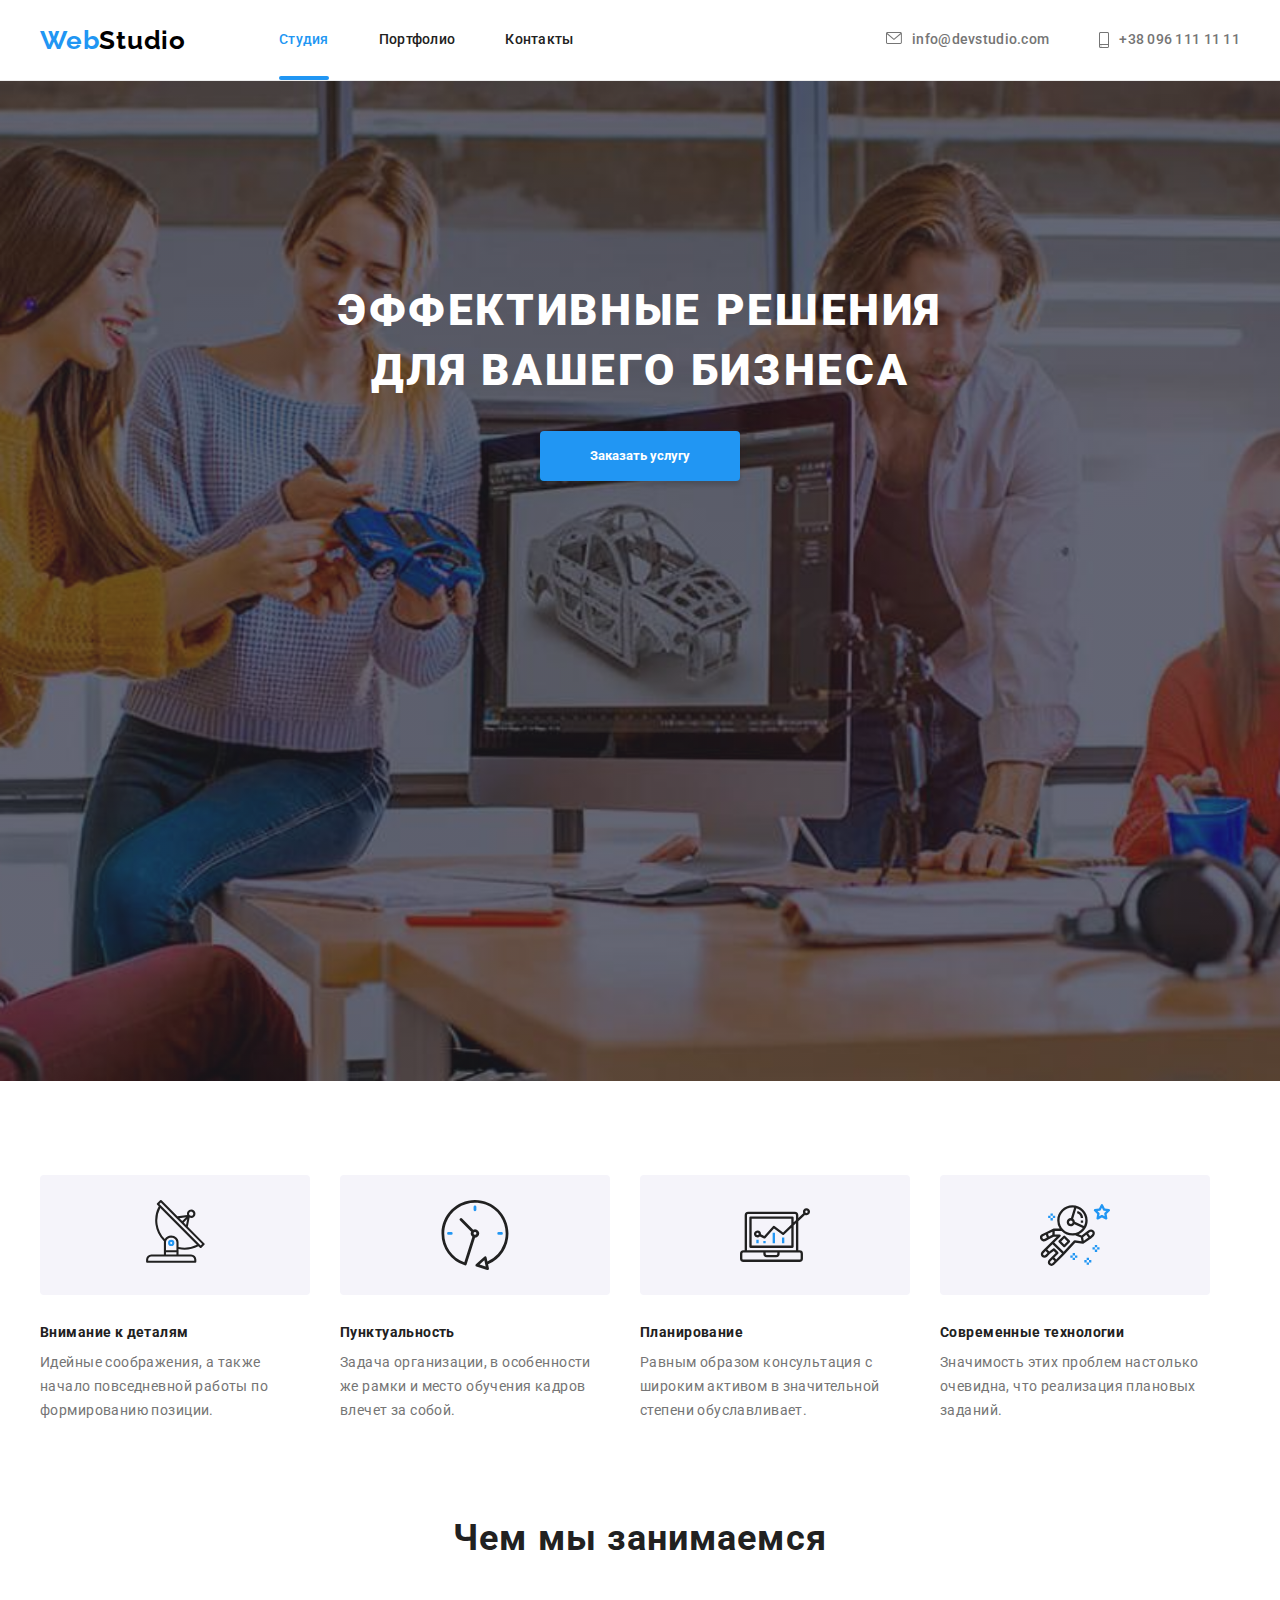
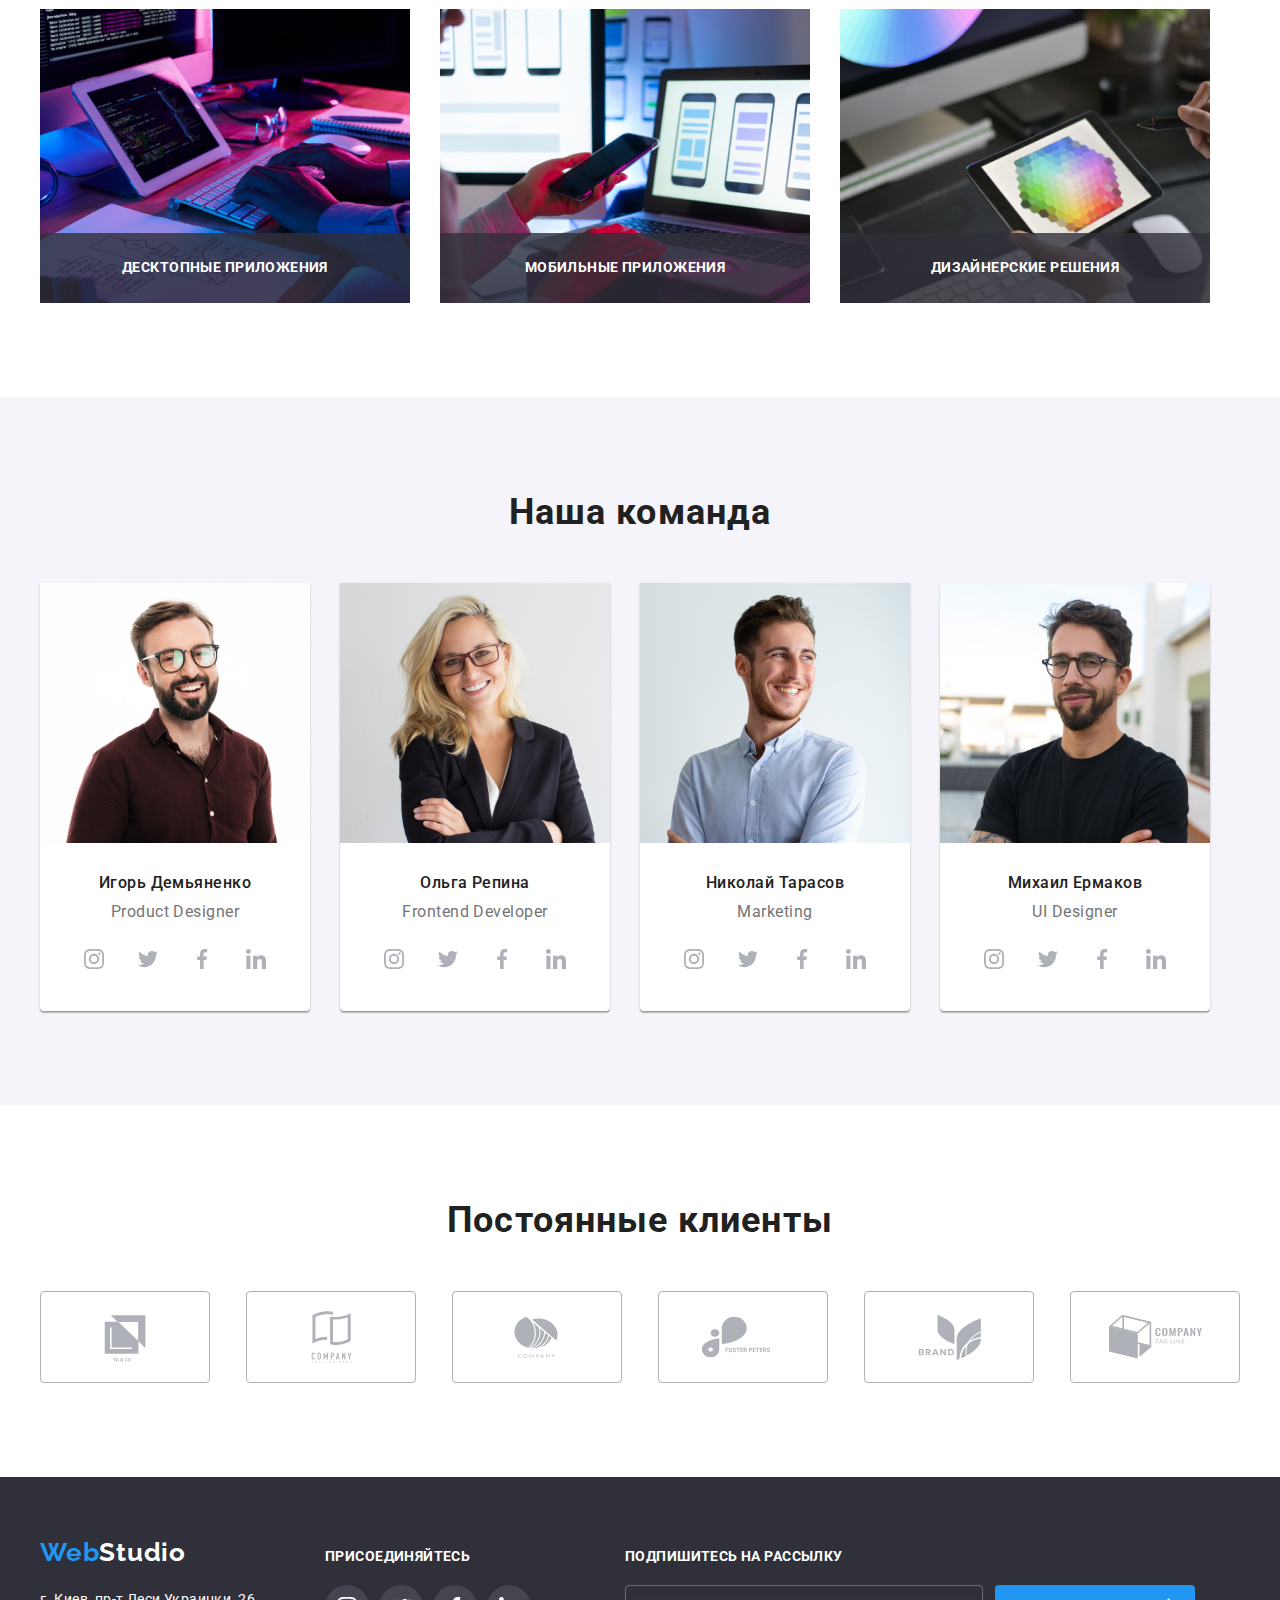
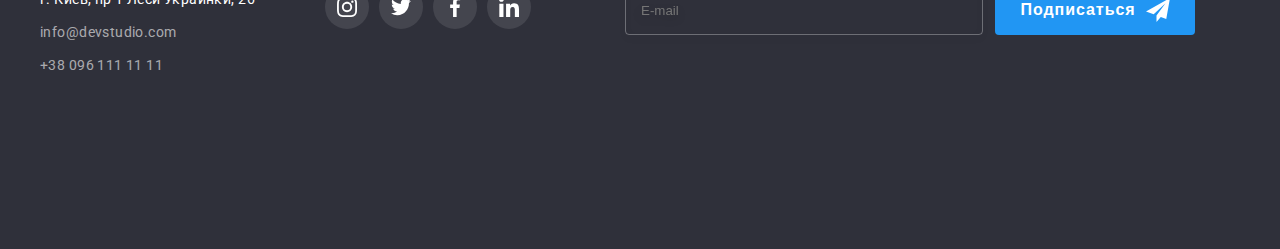
==== index.html @ bccc28ae "Копия с ДЗ 6" ====
<!DOCTYPE html>
<html lang="ru">
<head>
    <meta charset="UTF-8">
    <meta http-equiv="X-UA-Compatible" content="IE=edge">
    <meta name="viewport" content="width=device-width, initial-scale=1.0">
    <title>Document</title>
    <link rel="stylesheet" href="https://cdnjs.cloudflare.com/ajax/libs/modern-normalize/1.1.0/modern-normalize.min.css" integrity="sha512-wpPYUAdjBVSE4KJnH1VR1HeZfpl1ub8YT/NKx4PuQ5NmX2tKuGu6U/JRp5y+Y8XG2tV+wKQpNHVUX03MfMFn9Q==" crossorigin="anonymous" referrerpolicy="no-referrer" />
    <link rel="preconnect" href="https://fonts.googleapis.com">
    <link rel="preconnect" href="https://fonts.gstatic.com" crossorigin>
    <link href="https://fonts.googleapis.com/css2?family=Raleway:wght@700&family=Roboto:wght@400;500;700;900&display=swap" rel="stylesheet">
    <link rel="stylesheet" href="./css/style.css">
</head>
<body>
    <!--content header-->
    <header class="header">
        <div class="container header-div">
            <nav class="header-nav">
                <a href="#" class="logo">
                    <span class="logo-span">Web</span>Studio
                </a>
                <ul class="items list">
                    <li class="items-nav"><a href="" class="list-nav current">Студия</a></li>
                    <li class="items-nav"><a href="./portfolio.html" class="list-nav">Портфолио</a></li>
                    <li class="items-nav"><a href="" class="list-nav">Контакты</a></li>
                </ul>
            </nav>
            <ul class="items list">
                <li class="items-contacts"><a href="mailto:info@devstudio.com" class="list-nav">
                    <svg class="icon-envelope" width="16" height="12">
                        <use href="./images/icons.svg#icon-envelope"></use>
                    </svg>info@devstudio.com</a>
                </li>
                <li class="items-contacts"><a href="tel:+380961111111" class="list-nav">
                    <svg class="icon-smartphone" width="10" height="16">
                        <use href="./images/icons.svg#icon-smartphone"></use>
                    </svg>+38 096 111 11 11</a>
                </li>
            </ul>
        </div>
    </header>
    <!--main content-->
    <main>
        <section>
            <!--content hero-->
            <section class="hero">
                <div class="container">
                    <h1 class="header-hero">Эффективные решения <br> для вашего бизнеса</h1>
                    <button type="button" class="button" data-modal-open>Заказать услугу</button>
                </div>
            </section>
            <!--our peculiarities-->
            <section class="features-section">
                <div class="container">
                    <h2 class="heading visually-hidden">Особенности, за которые нас выберают</h2>
                    <ul class="list features">
                        <li>
                            <div class="div-feature">
                                <svg class="icon-antenna" width="70" height="70">
                                    <use href="./images/icons.svg#icon-antenna"></use>
                                </svg>
                            </div>
                            <h3 class="subtitle">Внимание к деталям</h3>
                            <p class="subtitle-text about">Идейные соображения, а также начало повседневной работы по
                                формированию
                                позиции.</p>
                        </li>
                        <li>
                            <div class="div-feature">
                                <svg class="icon-clock" width="70" height="70">
                                    <use href="./images/icons.svg#icon-clock"></use>
                                </svg>
                            </div>
                            <h3 class="subtitle">Пунктуальность</h3>
                            <p class="subtitle-text about">Задача организации, в особенности же рамки и место обучения кадров
                                влечет за
                                собой.</p>
                        </li>
                        <li>
                            <div class="div-feature">
                                <svg class="icon-diagram" width="70" height="70">
                                    <use href="./images/icons.svg#icon-diagram"></use>
                                </svg>
                            </div>
                            <h3 class="subtitle">Планирование</h3>
                            <p class="subtitle-text about">Равным образом консультация с широким активом в значительной степени
                                обуславливает.</p>
                        </li>
                        <li>
                            <div class="div-feature">
                                <svg class="icon-astronaut" width="70" height="70">
                                    <use href="./images/icons.svg#icon-astronaut"></use>
                                </svg>
                            </div>
                            <h3 class="subtitle">Современные технологии</h3>
                            <p class="subtitle-text about">Значимость этих проблем настолько очевидна, что реализация плановых
                                заданий.
                            </p>
                        </li>
                    </ul>
                </div>
            </section>
            <!--What are we doing?-->
            <section class="granting-section">
                <div class="container">
                    <h2 class="heading">Чем мы занимаемся</h2>
                    <ul class="list granting">
                        <li class="granting-items">
                            <img src="./images/logo1.jpg" alt="writing code" width="370">
                            <p class="granting-items-text">Десктопные приложения</p>
                        </li>
                        <li class="granting-items">
                            <img src="./images/logo2.jpg" alt="work with applications" width="370">
                            <p class="granting-items-text">Мобильные приложения</p>
                        </li>
                        <li class="granting-items">
                            <img src="./images/logo3.jpg" alt="creation of the design" width="370">
                            <p class="granting-items-text">Дизайнерские решения</p>
                        </li>
                    </ul>
                </div>
            </section>
            <!--our team-->
            <section class="command">
                <div class="container">
                    <h2 class="heading">Наша команда</h2>
                    <ul class="list command-list">
                        <li>
                            <img src="./images/team1.jpg" alt="" width="270">
                            <div class="command-div">
                                <h3 class="text">Игорь Демьяненко</h3>
                                <p class="text-pade">Product Designer</p>
                                <ul class="list command-list-svg">
                                    <li><a href="" class="command-anchor">
                                            <svg class="command-svg" weight="20" height="20">
                                                <use href="./images/icons.svg#icon-instagram"></use>
                                            </svg>
                                        </a></li>
                                    <li><a href="" class="command-anchor">
                                            <svg class="command-svg" weight="20" height="20">
                                                <use href="./images/icons.svg#icon-twitter"></use>
                                            </svg>
                                        </a></li>
                                    <li><a href="" class="command-anchor">
                                            <svg class="command-svg" weight="20" height="20">
                                                <use href="./images/icons.svg#icon-facebook"></use>
                                            </svg>
                                        </a></li>
                                    <li><a href="" class="command-anchor">
                                            <svg class="command-svg" weight="20" height="20">
                                                <use href="./images/icons.svg#icon-linkedin"></use>
                                            </svg>
                                        </a></li>
                                </ul>
                            </div>
                        </li>
                        <li>
                            <img src="./images/team2.jpg" alt="" width="270">
                            <div class="command-div">
                                <h3 class="text">Ольга Репина</h3>
                                <p class="text-pade">Frontend Developer</p>
                                <ul class="list command-list-svg">
                                    <li><a href="" class="command-anchor">
                                            <svg class="command-svg" weight="20" height="20">
                                                <use href="./images/icons.svg#icon-instagram"></use>
                                            </svg>
                                        </a></li>
                                    <li><a href="" class="command-anchor">
                                            <svg class="command-svg" weight="20" height="20">
                                                <use href="./images/icons.svg#icon-twitter"></use>
                                            </svg>
                                        </a></li>
                                    <li><a href="" class="command-anchor">
                                            <svg class="command-svg" weight="20" height="20">
                                                <use href="./images/icons.svg#icon-facebook"></use>
                                            </svg>
                                        </a></li>
                                    <li><a href="" class="command-anchor">
                                            <svg class="command-svg" weight="20" height="20">
                                                <use href="./images/icons.svg#icon-linkedin"></use>
                                            </svg>
                                        </a></li>
                                </ul>
                            </div>
                        </li>
                        <li>
                            <img src="./images/team3.jpg" alt="" width="270">
                            <div class="command-div">
                                <h3 class="text">Николай Тарасов</h3>
                                <p class="text-pade">Marketing</p>
                                <ul class="list command-list-svg">
                                    <li><a href="" class="command-anchor">
                                            <svg class="command-svg" weight="20" height="20">
                                                <use href="./images/icons.svg#icon-instagram"></use>
                                            </svg>
                                        </a></li>
                                    <li><a href="" class="command-anchor">
                                            <svg class="command-svg" weight="20" height="20">
                                                <use href="./images/icons.svg#icon-twitter"></use>
                                            </svg>
                                        </a></li>
                                    <li><a href="" class="command-anchor">
                                            <svg class="command-svg" weight="20" height="20">
                                                <use href="./images/icons.svg#icon-facebook"></use>
                                            </svg>
                                        </a></li>
                                    <li><a href="" class="command-anchor">
                                            <svg class="command-svg" weight="20" height="20">
                                                <use href="./images/icons.svg#icon-linkedin"></use>
                                            </svg>
                                        </a></li>
                                </ul>
                            </div>
                        </li>
                        <li>
                            <img src="./images/team4.jpg" alt="" width="270">
                            <div class="command-div">
                                <h3 class="text">Михаил Ермаков</h3>
                                <p class="text-pade">UI Designer</p>
                                <ul class="list command-list-svg">
                                    <li><a href="" class="command-anchor">
                                            <svg class="command-svg" weight="20" height="20">
                                                <use href="./images/icons.svg#icon-instagram"></use>
                                            </svg>
                                        </a></li>
                                    <li><a href="" class="command-anchor">
                                            <svg class="command-svg" weight="20" height="20">
                                                <use href="./images/icons.svg#icon-twitter"></use>
                                            </svg>
                                        </a></li>
                                    <li><a href="" class="command-anchor">
                                            <svg class="command-svg" weight="20" height="20">
                                                <use href="./images/icons.svg#icon-facebook"></use>
                                            </svg>
                                        </a></li>
                                    <li><a href="" class="command-anchor">
                                            <svg class="command-svg" weight="20" height="20">
                                                <use href="./images/icons.svg#icon-linkedin"></use>
                                            </svg>
                                        </a></li>
                                </ul>
                            </div>
                        </li>
                    </ul>
                </div>
            </section>
            <section class="clients-section">
                <div class="container">
                    <h2 class="heading">Постоянные клиенты</h2>
                    <ul class="list clients-list">
                        <li class="items-clients"><a href="" class="anchor-clients">
                                <svg class="icon-group" width="106" height="60">
                                    <use href="./images/icons.svg#icon-group-1"></use>
                                </svg>
                        </a></li>
                        <li class="items-clients"><a href="" class="anchor-clients">
                            <svg class="icon-group" width="106" height="60">
                                <use href="./images/icons.svg#icon-group-2"></use>
                            </svg>
                        </a></li>
                        <li class="items-clients"><a href="" class="anchor-clients">
                            <svg class="icon-group" width="106" height="60">
                                <use href="./images/icons.svg#icon-group-3"></use>
                            </svg>
                        </a></li>
                        <li class="items-clients"><a href="" class="anchor-clients">
                            <svg class="icon-group" width="106" height="60">
                                <use href="./images/icons.svg#icon-group-4"></use>
                            </svg>
                        </a></li>
                        <li class="items-clients"><a href="" class="anchor-clients">
                            <svg class="icon-group" width="106" height="60">
                                <use href="./images/icons.svg#icon-group-5"></use>
                            </svg>
                        </a></li>
                        <li class="items-clients"><a href="" class="anchor-clients">
                            <svg class="icon-group" width="106" height="60">
                                <use href="./images/icons.svg#icon-group-6"></use>
                            </svg>
                        </a></li>
                    </ul>
                </div>
            </section>
        </section>
    </main>
    <footer class="footer">
        <div class="container container-footer">
            <div class="address-div">
                <a href="/" class="footer-logo">
                    <span class="logo-span">Web</span>Studio
                </a>
                <address>
                    <ul class="list about footer-list">
                        <li><a href="" class="list-link-span">г. Киев, пр-т Леси Украинки, 26</a></li>
                        <li><a href="mailto:info@devstudio.com" class="list-link">info@devstudio.com</a></li>
                        <li><a href="tel:+380961111111" class="list-link">+38 096 111 11 11</a></li>
                    </ul>
                </address>
            </div>
            <div class="join-div">
                <h2 class="join-header">присоединяйтесь</h2>
                <ul class="list join-list">
                    <li class="join-items"><a href="" class="join-anchor">
                        <svg class="join-svg" height="20" wight="20">
                            <use href="./images/icons.svg#icon-instagram"></use>
                        </svg>
                    </a></li>
                    <li class="join-items"><a href="" class="join-anchor">
                        <svg class="join-svg" height="20" wight="20">
                            <use href="./images/icons.svg#icon-twitter"></use>
                        </svg>
                    </a></li>
                    <li class="join-items"><a href="" class="join-anchor">
                        <svg class="join-svg" height="20" wight="20">
                            <use href="./images/icons.svg#icon-facebook"></use>
                        </svg>
                    </a></li>
                    <li class="join-items"><a href="" class="join-anchor">
                        <svg class="join-svg" height="20" wight="20">
                            <use href="./images/icons.svg#icon-linkedin"></use>
                        </svg>
                    </a></li>
                </ul>
            </div>
            <!-- Форма подписки -->
            <form class="form-subscription">
                <div class="form-main">
                    <label for="mail" class="label-subscription">Подпишитесь на рассылку</label>
                    <input type="email" class="input-subscription" name="mail" id="mail" placeholder="E-mail">
                </div>
                <button type="submit" class="button-subscription">
                    Подписаться
                    <svg class="button-subscription-svg" width="24" height="24">
                        <use href="./images/icons.svg#icon-telegram"></use>
                    </svg>
                </button>
            </form>
        </div>
    </footer>
    <!-- Модалка -->
    <div class="backdrop is-hidden" data-modal>
        <div class="modal">
            <!-- Форма модалки -->
            <form class="modal-form">
                <p>Оставьте свои данные, мы вам перезвоним</p>
                <div class="modal-form-name">
                    <label for="name" class="modal-label">Имя</label>
                    <div class="div-input">
                        <input type="text" class="modal-input" name="username" id="name" placeholder=" ">
                        <svg class="form-name-svg" width="18" height="18">
                            <use href="./images/icons.svg#icon-name"></use>
                        </svg>
                    </div>
                </div>
                <div class="modal-form-name">
                    <label for="phone" class="modal-label">Телефон</label>
                    <div class="div-input">
                        <input type="tel" class="modal-input" name="phone" id="phone" placeholder=" ">
                        <svg class="form-name-svg" width="18" height="18">
                            <use href="./images/icons.svg#icon-tel"></use>
                        </svg>
                    </div>
                </div>
                <div class="modal-form-name">
                    <label for="email" class="modal-label">Почта</label>
                    <div class="div-input">
                        <input type="email" class="modal-input" name="mail" id="email" placeholder=" ">
                        <svg class="form-name-svg" width="18" height="18">
                            <use href="./images/icons.svg#icon-mail"></use>
                        </svg>
                    </div>
                </div>
                <div class="modal-form-name">
                    <label for="comment" class="modal-label">Комментарий</label>
                    <textarea class="modal-textarea" name="comment" id="comment" cols="" rows="7" placeholder="Введите текст"></textarea>
                </div>
                <div class="div-checkbox">
                    <label class="modal-consent">
                        <input type="checkbox" class="visually-hidden form-checkbox" name="consent" id="consent">
                        <svg class="form-check-mark" width="16" height="15">
                            <use href="./images/icons.svg#icon-check-mark"></use>
                        </svg>
                        Соглашаюсь с рассылкой и принимаю <a href="" class="modal-consent-text">Условия договора</a> 
                    </label>
                </div>
                <button type="submit" class="modal-form-button">
                    Отправить
                </button>
            </form>
            <button type="button" class="button-close" data-modal-close>
                <svg class="button-close-svg" width="18" height="18">
                    <use href="./images/icons.svg#icon-close-button"></use>
                </svg>
            </button>
        </div>
    </div>
    <script src="./js/modal.js"></script>
</body>
</html>
---- css/style.css ----
/* основной цвет текста #212121 */
/* второй цвет #757575 */
/* logo #2196F3 */

:root {
  --main-text-color: #212121;
  --secondary-text-color: #757575;
  --intermediate-color: #2f303a;
  --accent-text-color: #2196f3;
  --button-color: #ffffff;
  --svg-color: #afb1b8;
  --footer-color: #ffffff;
  --overlay-background: rgba(33, 150, 243, 0.9);
  --time-animation: 250ms;
  --time-distribution-function: cubic-bezier(0.4, 0, 0.2, 1);
}

body {
  margin: 0;
  color: var(--main-text-color);
  font-family: roboto, sans-serif;
}

h1,
h2,
h3,
h4,
p,
ul {
  margin-top: 0;
  margin-bottom: 0;
  padding: 0;
}

img {
  display: block;
  max-width: 100%;
  height: auto;
}

.list {
  list-style: none;
}

.container {
  width: 1200px;
  margin: 0 auto;
  padding: 0 15px;
  /* outline: 2px solid tomato; */
}

/* Оформение шапки */

.header {
  border-bottom: 1px solid #ececec;
}

.header-div,
.header-nav {
  display: flex;
  align-items: center;
}

.logo {
  margin-right: 93px;
  color: #000000;
  font-family: Raleway;
  font-weight: 700;
  font-size: 26px;
  line-height: 1.19;
  letter-spacing: 0.03em;
  text-decoration: none;
}
.logo .logo-span {
  color: var(--accent-text-color);
}

.items {
  display: flex;
  font-weight: 500;
  font-size: 14px;
  line-height: 1.14;
  letter-spacing: 0.02em;
}

.items .items-nav:not(:first-child) {
  margin-left: 50px;
}

.header-div .items {
  margin-left: auto;
}

.items-contacts:not(:first-child) {
  margin-left: 50px;
}

.items-nav .list-nav {
  color: inherit;
  text-decoration: none;
  padding-top: 32px;
  padding-bottom: 32px;
}

.items-contacts .list-nav {
  display: flex;
  padding-top: 32px;
  padding-bottom: 32px;
  color: var(--secondary-text-color);
  text-decoration: none;
  font-style: normal;
  text-align: center;
}

.icon-envelope {
  fill: currentColor;
  margin-right: 10px;
}

.icon-smartphone {
  fill: currentColor;
  margin-right: 10px;
}

.list-nav {
  transition: color var(--time-animation) var(--time-distribution-function);
}

.list-nav:hover,
.list-nav:focus {
  color: var(--accent-text-color);
}

.items .list-nav.current {
  color: var(--accent-text-color);
  position: relative;
}

.items .list-nav.current::after {
  content: "";
  position: absolute;
  bottom: 0;
  margin-bottom: -1px;
  border-radius: 2px;
  display: block;
  width: 100%;
  height: 4px;
  background-color: var(--accent-text-color);
}

/* Main */
/* Герой */

.button {
  border-radius: 4px;
  padding: 10px 32px;
  min-width: 200px;
  font-weight: 700;
  border: 0;
  height: 50px;
  color: var(--button-color);
  background-color: var(--accent-text-color);
  cursor: pointer;
  font-family: inherit;
  box-shadow: 0px 4px 4px rgba(0, 0, 0, 0.15);
  transition: box-shadow var(--time-animation) var(--time-distribution-function);
}

.button:hover,
.button:focus {
  box-shadow: inset 0px 6px 6px rgba(0, 0, 0, 0.15);
}

.hero {
  max-width: 1600px;
  min-height: 600px;
  margin: 0 auto;
  padding: 200px 0;
  text-align: center;
  background-color: var(--intermediate-color);
  background-image: linear-gradient(
      to right,
      rgba(47, 48, 58, 0.4),
      rgba(47, 48, 58, 0.4)
    ),
    url(../images/hero.jpg);
  background-repeat: no-repeat;
  background-position: center;
  background-size: cover;
}

.header-hero {
  margin-bottom: 30px;
  color: var(--button-color);
  font-weight: 900;
  font-size: 44px;
  line-height: 1.36;
  letter-spacing: 0.06em;
  text-transform: uppercase;
}

/* Заголовки Н2 */
.heading {
  margin-bottom: 50px;
  font-weight: 700;
  font-size: 36px;
  line-height: 1.17;
  text-align: center;
  letter-spacing: 0.03em;
}

/* Особенности */

.visually-hidden {
  position: absolute;
  white-space: nowrap;
  width: 1px;
  height: 1px;
  overflow: hidden;
  border: 0;
  padding: 0;
  clip: rect(0 0 0 0);
  clip-path: inset(50%);
  margin: -1px;
}

.features-section {
  padding: 94px 0;
}

.features {
  padding-left: 0;
  display: flex;
}

.features li:not(:first-child) {
  margin-left: 30px;
}

.subtitle {
  margin-bottom: 10px;
  font-weight: 700;
  font-size: 14px;
  line-height: 1.14;
  letter-spacing: 0.03em;
}

.subtitle-text {
  width: 270px;
  color: var(--secondary-text-color);
}

.about {
  font-weight: 400;
  font-size: 14px;
  line-height: 1.71;
  letter-spacing: 0.03em;
}

.div-feature {
  display: flex;
  width: 270px;
  height: 120px;
  margin-bottom: 30px;
  background-color: #f5f4fa;
  border-radius: 4px;
  /* padding: 25px 100px; */
  justify-content: center;
  align-items: center;
}

/* Чем мы занимаемся */

.granting-section {
  padding-bottom: 94px;
}

.granting {
  display: flex;
  padding-left: 0;
}

.granting li:not(:first-child) {
  margin-left: 30px;
}

.granting-items {
  position: relative;
}

.granting-items-text {
  position: absolute;
  display: flex;
  width: 100%;
  height: 70px;
  bottom: 0;
  background-color: rgba(47, 48, 58, 0.8);
  color: #ffffff;
  font-size: 14px;
  line-height: 1.14;
  font-weight: 700;
  justify-content: center;
  align-items: center;
  letter-spacing: 0.03em;
  text-transform: uppercase;
}

/* Наша команда */

.command {
  background-color: #f5f4fa;
  padding: 94px 0;
}

.command-list {
  display: flex;
  padding-left: 0;
}

.command-list > li {
  box-shadow: 0px 1px 3px rgba(0, 0, 0, 0.12), 0px 1px 1px rgba(0, 0, 0, 0.14),
    0px 2px 1px rgba(0, 0, 0, 0.2);
  border-radius: 0px 0px 4px 4px;
  background-color: var(--button-color);
}

.command-list > li:not(:first-child) {
  margin-left: 30px;
}

.text {
  margin-bottom: 10px;
  font-weight: 500;
}

.text-pade {
  margin-bottom: 16px;
  font-weight: 400;
  color: var(--secondary-text-color);
}

.text,
.text-pade {
  font-size: 16px;
  line-height: 1.19;
  text-align: center;
  letter-spacing: 0.03em;
}

.command-div {
  padding: 30px 32px;
}

.command-list-svg {
  display: flex;
  justify-content: space-between;
}

.command-anchor {
  display: flex;
  height: 44px;
  width: 44px;
  align-items: center;
  color: var(--svg-color);
  border-radius: 50%;
  transition: color var(--time-animation) var(--time-distribution-function),
    background-color var(--time-animation) var(--time-distribution-function);
}

.command-anchor:hover,
.command-anchor:focus {
  color: #ffffff;
  background-color: var(--accent-text-color);
}

.command-svg {
  fill: currentColor;
}

/* Clients */

.clients-section {
  padding-top: 94px;
  padding-bottom: 94px;
}

.clients-list {
  display: flex;
}

.items-clients {
  color: var(--svg-color);
}

.items-clients:not(:last-child) {
  flex-basis: calc(100% * 6 - 30px);
}

.anchor-clients {
  display: block;
  width: 170px;
  height: 92px;
  border: 1px solid #afb1b8;
  box-sizing: border-box;
  border-radius: 4px;
  padding: 16px 32px;
  color: inherit;
  transition: color var(--time-animation) var(--time-distribution-function),
    border var(--time-animation) var(--time-distribution-function);
}

.anchor-clients:hover,
.anchor-clients:focus {
  color: var(--accent-text-color);
  border: 1px solid var(--accent-text-color);
}

.icon-group {
  fill: currentColor;
}

/* Footer */

.footer {
  padding: 60px 0;
  background-color: var(--intermediate-color);
  height: 252px;
}

.footer-logo {
  display: inline-block;
  margin-bottom: 20px;
  color: var(--button-color);
  font-family: Raleway;
  font-weight: 700;
  font-size: 26px;
  line-height: 1.19;
  letter-spacing: 0.03em;
  text-decoration: none;
}
.footer-logo .logo-span {
  color: var(--accent-text-color);
}

.footer-list {
  padding-left: 0;
}

.footer-list li {
  margin-bottom: 9px;
}

.footer-list li:last-child {
  margin-bottom: 0;
}

.list-link-span {
  color: var(--button-color);
  text-decoration: none;
}

.list-link {
  color: rgb(255, 255, 255, 0.6);
  text-decoration: none;
}

.list-link-span,
.list-link {
  font-style: normal;
  font-weight: 400;
  font-size: 14px;
  line-height: 1.71;
  letter-spacing: 0.03em;
  transition: color var(--time-animation) var(--time-distribution-function);
}

.list-link-span:hover,
.list-link-span:focus,
.list-link:hover,
.list-link:focus {
  color: var(--accent-text-color);
}

.container-footer {
  display: flex;
  align-items: baseline;
}

.join-div {
  max-width: 206px;
  margin-left: 70px;
  /* flex-basis: calc(100% / 4 - 10px); */
}

.join-header {
  color: var(--footer-color);
  font-weight: 700;
  font-size: 14px;
  line-height: 1.14;
  letter-spacing: 0.03em;
  text-transform: uppercase;
  margin-bottom: 20px;
}

.join-items > .join-anchor {
  width: 44px;
  height: 44px;
  background-color: rgb(255, 255, 255, 0.1);
}

.join-list {
  display: flex;
  /* justify-content: space-between; */
}

.join-items:not(:last-child) {
  margin-right: 10px;
}

.join-anchor {
  display: flex;
  align-items: center;
  border-radius: 50%;
  color: #ffffff;
  transition: background-color var(--time-animation)
    var(--time-distribution-function);
}

.join-anchor:hover,
.join-anchor:focus {
  background-color: var(--accent-text-color);
}

.join-svg {
  fill: currentColor;
}

/* Форма подписки */

.form-subscription {
  display: flex;
  margin-left: 94px;
  align-items: flex-end;
}

.form-main {
  display: flex;
  flex-direction: column;
}

.label-subscription {
  color: #ffffff;
  font-weight: 700;
  font-size: 14px;
  line-height: 1.14;
  letter-spacing: 0.03em;
  text-transform: uppercase;
  margin-bottom: 20px;
}

.input-subscription {
  width: 358px;
  height: 50px;
  background-color: transparent;
  border: 1px solid rgba(255, 255, 255, 0.3);
  box-sizing: border-box;
  filter: drop-shadow(0px 4px 4px rgba(0, 0, 0, 0.15));
  border-radius: 4px;
  padding: 15px;
  color: var(--footer-color);
}

.button-subscription {
  width: 200px;
  height: 50px;
  border: none;
  border-radius: 4px;
  background-color: var(--accent-text-color);
  color: #ffffff;
  margin-left: 12px;
  cursor: pointer;
  font-weight: 700;
  font-size: 16px;
  line-height: 1.87;
  display: flex;
  align-items: center;
  justify-content: center;
  letter-spacing: 0.06em;
  transition: box-shadow var(--time-animation) var(--time-distribution-function);
}

.button-subscription:hover,
.button-subscription:focus {
  box-shadow: inset 2px 6px 6px rgba(0, 0, 0, 0.15);
}

.button-subscription-svg {
  background-size: contain;
  margin-left: 10px;
  fill: currentColor;
}

/* Портфолио */

.section-portfolio {
  padding: 94px 0;
}

.list-buttons {
  display: flex;
  padding-left: 0;
  margin-bottom: 50px;
  justify-content: center;
  font-weight: 500;
  font-size: 16px;
  line-height: 1.62;
  text-align: center;
  letter-spacing: 0.03em;
  list-style: none;
}

.list-buttons li:not(:first-child) {
  margin-left: 8px;
}

.button-portfolio {
  padding: 6px 22px;
  border: 0;
  border-radius: 4px;
  transition: color var(--time-animation) var(--time-distribution-function),
    background-color var(--time-animation) var(--time-distribution-function),
    box-shadow var(--time-animation) var(--time-distribution-function);
}

.button-portfolio:hover,
.button-portfolio:focus {
  color: var(--button-color);
  background-color: var(--accent-text-color);
  cursor: pointer;
  box-shadow: 0px 3px 1px rgba(0, 0, 0, 0.1), 0px 1px 2px rgba(0, 0, 0, 0.08),
    0px 2px 2px rgba(0, 0, 0, 0.12);
}

.list-portfolio {
  display: flex;
  padding-left: 0;
  flex-wrap: wrap;
  list-style: none;
  text-decoration: none;
}

.list-portfolio li {
  width: 370px;
  margin-right: 30px;
  margin-bottom: 30px;
  border: 1px solid #eeeeee;
}

.list-portfolio li:nth-child(3n) {
  margin-right: 0;
}

.list-portfolio li:nth-last-child(-n + 3) {
  margin-bottom: 0;
}

.description {
  padding: 20px 24px;
}

.list-item {
  color: var(--main-text-color);
  font-weight: 700;
  font-size: 18px;
  line-height: 2;
  letter-spacing: 0.06em;
}

.list-page {
  color: var(--secondary-text-color);
  font-weight: 400;
  font-size: 16px;
  line-height: 1.87;
  letter-spacing: 0.03em;
}

.link-portfolio {
  display: block;
  text-decoration: none;
  transition: box-shadow var(--time-animation) var(--time-distribution-function);
}

.link-portfolio:hover,
.link-portfolio:focus {
  box-shadow: 0px 1px 1px rgba(0, 0, 0, 0.12), 0px 4px 4px rgba(0, 0, 0, 0.06),
    1px 4px 6px rgba(0, 0, 0, 0.16);
}

.link-portfolio-div {
  position: relative;
  overflow: hidden;
}

.overlay-div-text {
  position: absolute;
  background-color: var(--overlay-background);
  top: 0;
  width: 100%;
  height: 100%;
  opacity: 0;
  transform: translateY(100%);
  transition: transform var(--time-animation) var(--time-distribution-function);
}

.link-portfolio:hover .overlay-div-text,
.link-portfolio:focus .overlay-div-text {
  transform: translateY(0);
  opacity: 1;
}

.overlay-text {
  position: absolute;
  top: 50%;
  left: 50%;
  transform: translate(-50%, -50%);
  width: 322px;
  height: 168px;
  font-weight: 400;
  font-size: 18px;
  line-height: 1.56;
  letter-spacing: 0.03em;
  color: #ffffff;
}

/* Модалка */

.backdrop {
  position: fixed;
  top: 0;
  left: 0;
  width: 100%;
  height: 100%;
  background-color: rgba(0, 0, 0, 0.2);
  opacity: 1;
  transition: opacity var(--time-animation) var(--time-distribution-function);
}

.backdrop.is-hidden {
  visibility: visible;
  opacity: 0;
  pointer-events: none;
}

.backdrop.is-hidden .modal {
  transform: translate(-50%, -50%) scale(1.25);
}

.modal {
  position: absolute;
  top: 50%;
  left: 50%;
  transform: translate(-50%, -50%) scale(1);
  min-width: 528px;
  min-height: 581px;
  border-radius: 4px;
  display: flex;
  justify-content: center;
  padding: 40px;
  background-color: #fff;
  transition: transform var(--time-animation) var(--time-distribution-function);
}

.button-close {
  position: absolute;
  top: 8px;
  right: 8px;
  width: 30px;
  height: 30px;
  display: flex;
  justify-content: center;
  align-items: center;
  background-color: inherit;
  border: 1px solid rgba(0, 0, 0, 0.1);
  border-radius: 50%;
  color: #000000;
  cursor: pointer;
  transition: color var(--time-animation) var(--time-distribution-function);
}

.button-close-svg {
  fill: currentColor;
}

.button-close:hover,
.button-close:focus {
  color: var(--accent-text-color);
}

/* Форма модалки */

.modal-form {
  display: flex;
  flex-direction: column;
  align-items: center;
}

.modal-form > p {
  font-weight: 700;
  font-size: 20px;
  line-height: 1.15;
  text-align: center;
  letter-spacing: 0.03em;
  margin-bottom: 12px;
}

.modal-form-name {
  display: flex;
  flex-direction: column;
  justify-content: center;
  margin-bottom: 10px;
  width: 100%;
}

.modal-label {
  color: var(--secondary-text-color);
  font-weight: 400;
  font-size: 12px;
  line-height: 1.16;
  letter-spacing: 0.01em;
  margin-bottom: 4px;
}

.div-input {
  position: relative;
}

.modal-input {
  width: 448px;
  height: 40px;
  border: 1px solid rgba(33, 33, 33, 0.2);
  box-sizing: border-box;
  font-weight: 400;
  font-size: 12px;
  line-height: 1.66;
  letter-spacing: 0.01em;
  border-radius: 4px;
  padding-left: 42px;
  transition: border var(--time-animation) var(--time-distribution-function);
}

.modal-input:hover,
.modal-input:focus {
  border: 1px solid #2196f3;
  outline: none;
}

.form-name-svg {
  position: absolute;
  top: 50%;
  left: 12px;
  transform: translateY(-50%);
  fill: currentColor;
  transition: fill var(--time-animation) var(--time-distribution-function);
}

.modal-input:hover + .form-name-svg,
.modal-input:focus + .form-name-svg {
  fill: #2196f3;
}

.modal-textarea {
  border: 1px solid rgba(33, 33, 33, 0.2);
  box-sizing: border-box;
  border-radius: 4px;
  font-weight: 400;
  font-size: 12px;
  line-height: 1.66;
  letter-spacing: 0.01em;
  padding: 12px 16px;
  resize: none;
  width: 100%;
  transition: border var(--time-animation) var(--time-distribution-function);
}

.modal-textarea:hover,
.modal-textarea:focus {
  border: 1px solid #2196f3;
  outline: none;
}

.div-checkbox {
  margin-top: 20px;
  margin-bottom: 30px;
}

.form-check-mark {
  fill: #ffffff;
  border: 2px solid var(--main-text-color);
  border-radius: 2px;
  margin-right: 8px;
  transition: background-color var(--time-animation)
      var(--time-distribution-function),
    border var(--time-animation) var(--time-distribution-function);
}

.form-checkbox:checked + .form-check-mark {
  background-color: var(--accent-text-color);
  border: transparent;
  background-origin: border-box;
}

.modal-consent-text {
  color: var(--accent-text-color);
  margin-left: 4px;
  transition: color var(--time-animation) var(--time-distribution-function);
}

.modal-consent-text:hover,
.modal-consent-text:focus {
  color: #0f5a97;
}

.modal-consent {
  font-weight: normal;
  font-size: 14px;
  line-height: 1.71;
  letter-spacing: 0.03em;
  color: var(--secondary-text-color);
  display: flex;
  align-items: center;
}

.modal-form-button {
  width: 200px;
  height: 50px;
  border: none;
  border-radius: 4px;
  background-color: var(--accent-text-color);
  color: #ffffff;
  margin-left: 12px;
  cursor: pointer;
  font-weight: 700;
  font-size: 16px;
  line-height: 1.87;
  letter-spacing: 0.06em;
  transition: background-color var(--time-animation)
    var(--time-distribution-function);
}

.modal-form-button:hover,
.modal-form-button:focus {
  background-color: #188ce8;
}
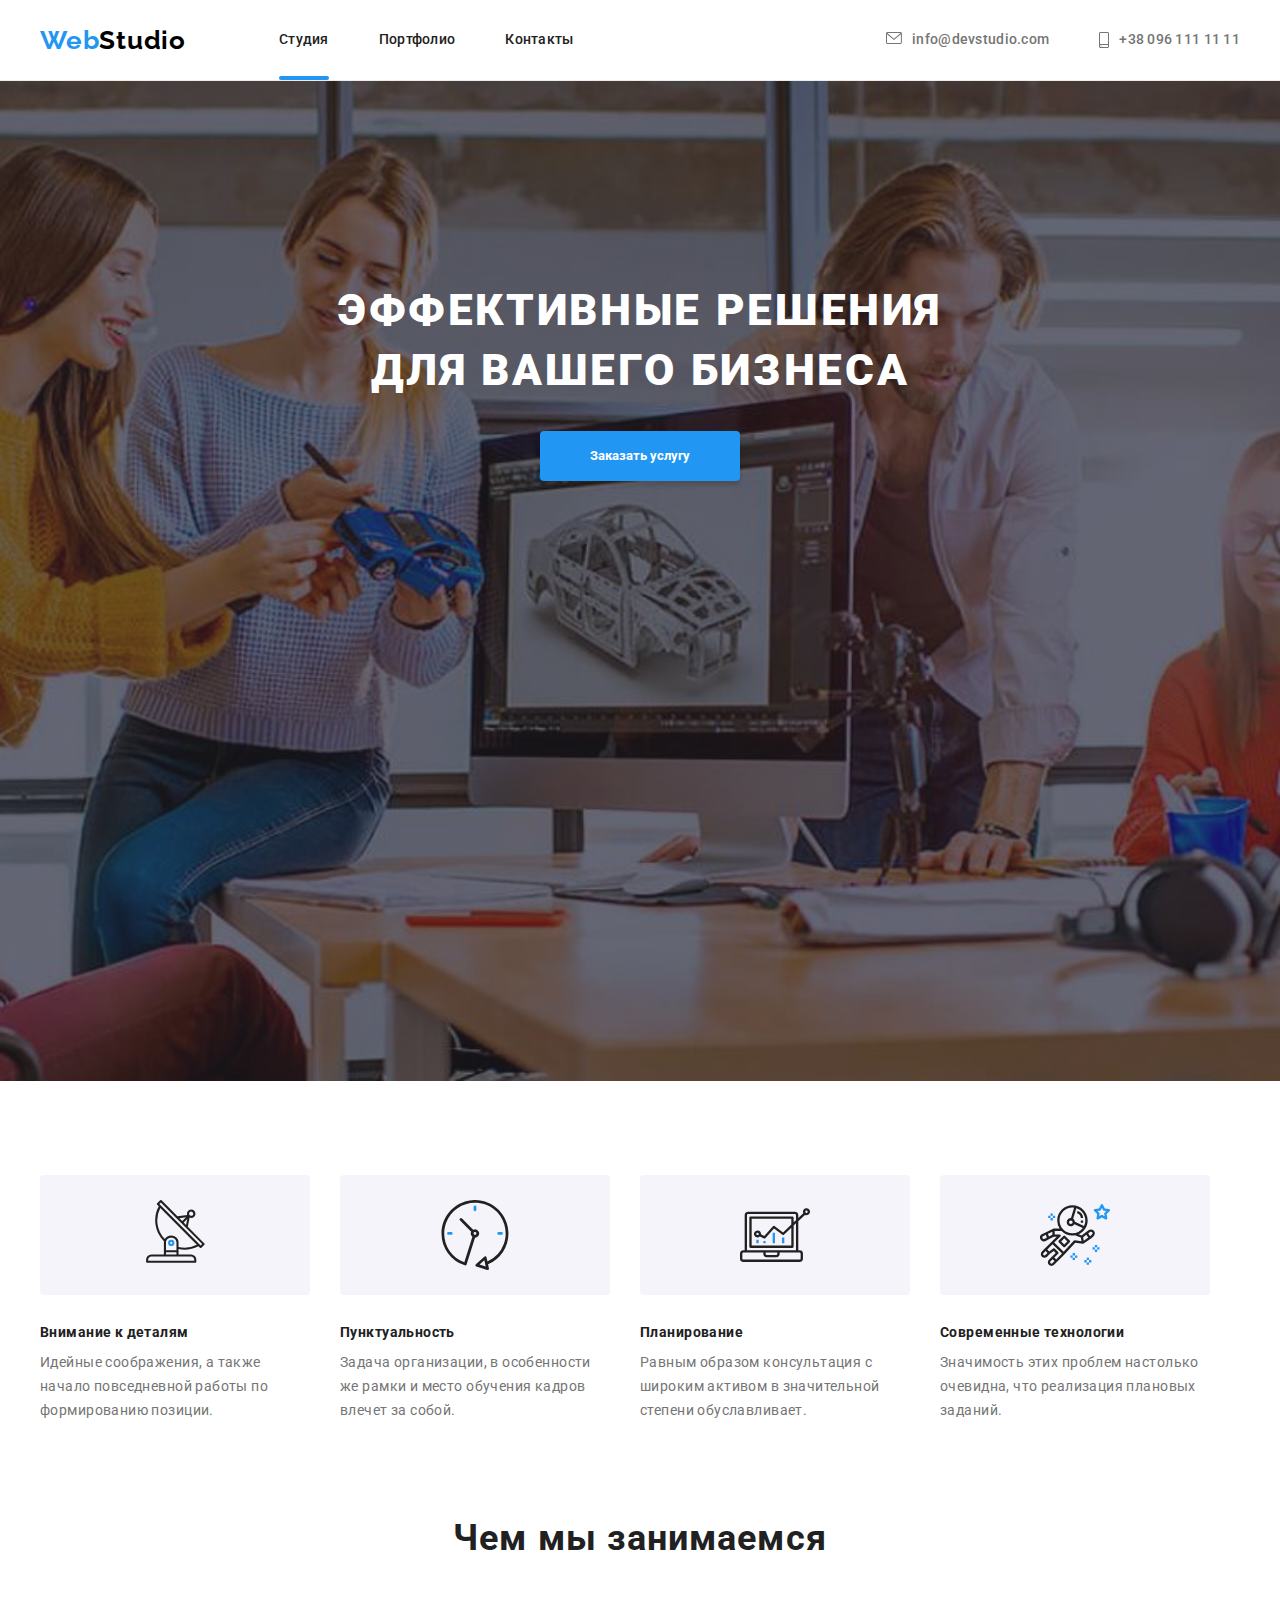
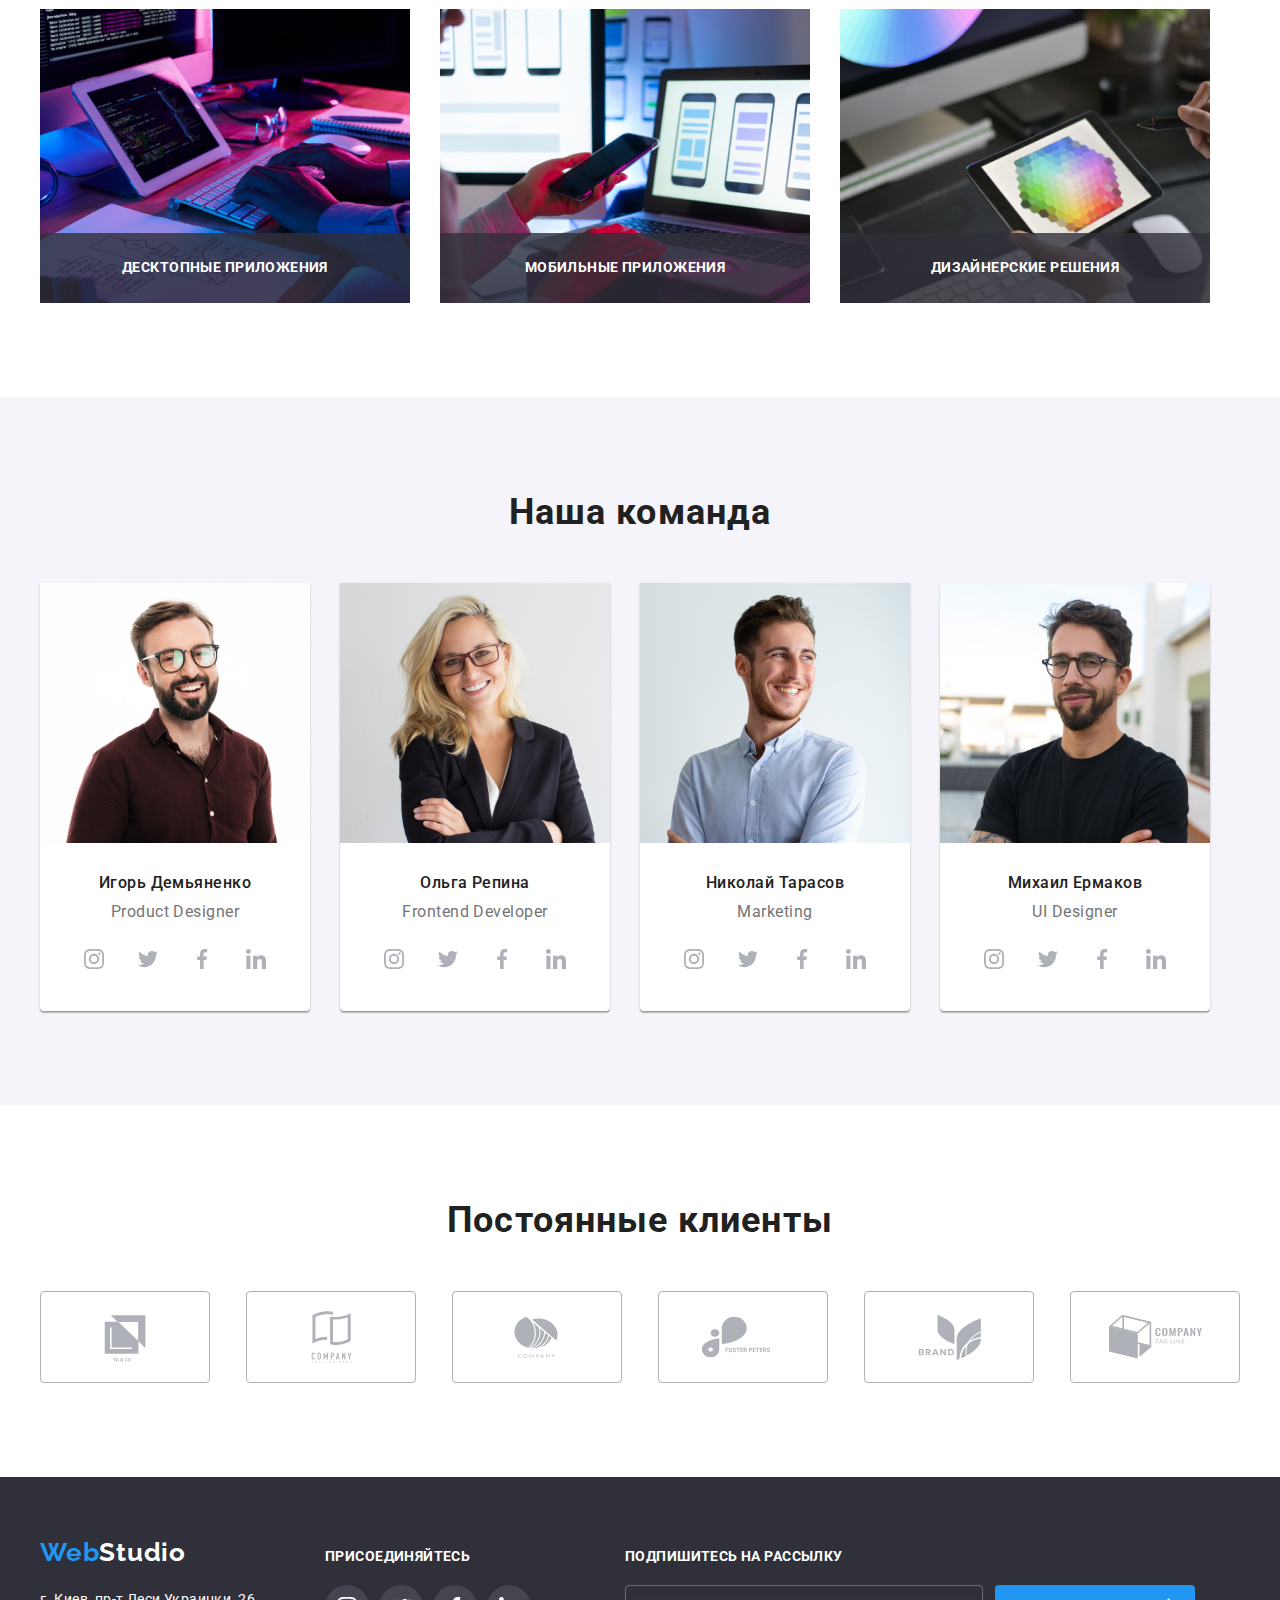
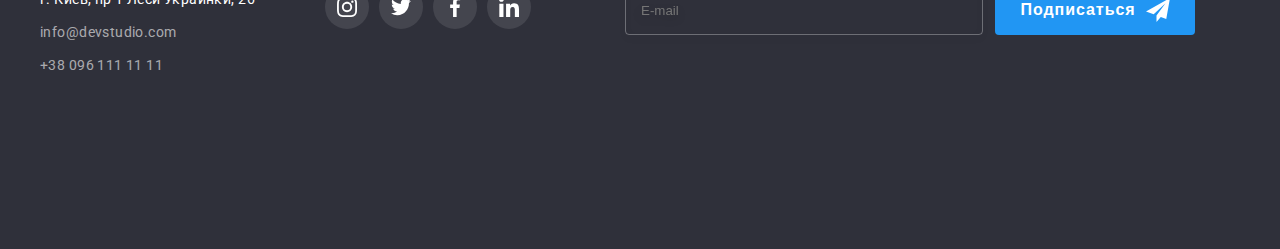
==== commit f62df736: "Классы согласно ВЕМ" ====
--- a/index.html
+++ b/index.html
@@ -9,30 +9,31 @@
     <link rel="preconnect" href="https://fonts.googleapis.com">
     <link rel="preconnect" href="https://fonts.gstatic.com" crossorigin>
     <link href="https://fonts.googleapis.com/css2?family=Raleway:wght@700&family=Roboto:wght@400;500;700;900&display=swap" rel="stylesheet">
-    <link rel="stylesheet" href="./css/style.css">
+    <!-- <link rel="stylesheet" href="./css/style.css"> -->
+    <link rel="stylesheet" href="./css/main.css">
 </head>
 <body>
     <!--content header-->
     <header class="header">
-        <div class="container header-div">
-            <nav class="header-nav">
-                <a href="#" class="logo">
-                    <span class="logo-span">Web</span>Studio
+        <div class="container header__div">
+            <nav class="header__nav">
+                <a href="#" class="header__logo">
+                    <span class="header__span">Web</span>Studio
                 </a>
-                <ul class="items list">
-                    <li class="items-nav"><a href="" class="list-nav current">Студия</a></li>
-                    <li class="items-nav"><a href="./portfolio.html" class="list-nav">Портфолио</a></li>
-                    <li class="items-nav"><a href="" class="list-nav">Контакты</a></li>
+                <ul class="header__list list">
+                    <li class="header__items"><a href="" class="header__link current">Студия</a></li>
+                    <li class="header__items"><a href="./portfolio.html" class="header__link">Портфолио</a></li>
+                    <li class="header__items"><a href="" class="header__link">Контакты</a></li>
                 </ul>
             </nav>
-            <ul class="items list">
-                <li class="items-contacts"><a href="mailto:info@devstudio.com" class="list-nav">
-                    <svg class="icon-envelope" width="16" height="12">
+            <ul class="header__list list">
+                <li class="header__contacts"><a href="mailto:info@devstudio.com" class="header__link">
+                    <svg class="header__icon" width="16" height="12">
                         <use href="./images/icons.svg#icon-envelope"></use>
                     </svg>info@devstudio.com</a>
                 </li>
-                <li class="items-contacts"><a href="tel:+380961111111" class="list-nav">
-                    <svg class="icon-smartphone" width="10" height="16">
+                <li class="header__contacts"><a href="tel:+380961111111" class="header__link">
+                    <svg class="header__icon" width="10" height="16">
                         <use href="./images/icons.svg#icon-smartphone"></use>
                     </svg>+38 096 111 11 11</a>
                 </li>
@@ -44,56 +45,56 @@
         <section>
             <!--content hero-->
             <section class="hero">
-                <div class="container">
-                    <h1 class="header-hero">Эффективные решения <br> для вашего бизнеса</h1>
-                    <button type="button" class="button" data-modal-open>Заказать услугу</button>
+                <div class="hero__container container">
+                    <h1 class="hero__heading heading">Эффективные решения <br> для вашего бизнеса</h1>
+                    <button type="button" class="hero__button" data-modal-open>Заказать услугу</button>
                 </div>
             </section>
             <!--our peculiarities-->
-            <section class="features-section">
+            <section class="features">
                 <div class="container">
-                    <h2 class="heading visually-hidden">Особенности, за которые нас выберают</h2>
-                    <ul class="list features">
-                        <li>
-                            <div class="div-feature">
+                    <h2 class="features__heading visually-hidden">Особенности, за которые нас выберают</h2>
+                    <ul class="features__list list">
+                        <li class="features__items">
+                            <div class="features__div">
                                 <svg class="icon-antenna" width="70" height="70">
                                     <use href="./images/icons.svg#icon-antenna"></use>
                                 </svg>
                             </div>
-                            <h3 class="subtitle">Внимание к деталям</h3>
-                            <p class="subtitle-text about">Идейные соображения, а также начало повседневной работы по
+                            <h3 class="reatures__subtitle">Внимание к деталям</h3>
+                            <p class="features__text">Идейные соображения, а также начало повседневной работы по
                                 формированию
                                 позиции.</p>
                         </li>
-                        <li>
-                            <div class="div-feature">
+                        <li class="features__items">
+                            <div class="features__div">
                                 <svg class="icon-clock" width="70" height="70">
                                     <use href="./images/icons.svg#icon-clock"></use>
                                 </svg>
                             </div>
-                            <h3 class="subtitle">Пунктуальность</h3>
-                            <p class="subtitle-text about">Задача организации, в особенности же рамки и место обучения кадров
+                            <h3 class="reatures__subtitle">Пунктуальность</h3>
+                            <p class="features__text">Задача организации, в особенности же рамки и место обучения кадров
                                 влечет за
                                 собой.</p>
                         </li>
-                        <li>
-                            <div class="div-feature">
+                        <li class="features__items">
+                            <div class="features__div">
                                 <svg class="icon-diagram" width="70" height="70">
                                     <use href="./images/icons.svg#icon-diagram"></use>
                                 </svg>
                             </div>
-                            <h3 class="subtitle">Планирование</h3>
-                            <p class="subtitle-text about">Равным образом консультация с широким активом в значительной степени
+                            <h3 class="reatures__subtitle">Планирование</h3>
+                            <p class="features__text">Равным образом консультация с широким активом в значительной степени
                                 обуславливает.</p>
                         </li>
-                        <li>
-                            <div class="div-feature">
+                        <li class="features__items">
+                            <div class="features__div">
                                 <svg class="icon-astronaut" width="70" height="70">
                                     <use href="./images/icons.svg#icon-astronaut"></use>
                                 </svg>
                             </div>
-                            <h3 class="subtitle">Современные технологии</h3>
-                            <p class="subtitle-text about">Значимость этих проблем настолько очевидна, что реализация плановых
+                            <h3 class="reatures__subtitle">Современные технологии</h3>
+                            <p class="features__text">Значимость этих проблем настолько очевидна, что реализация плановых
                                 заданий.
                             </p>
                         </li>
@@ -101,21 +102,21 @@
                 </div>
             </section>
             <!--What are we doing?-->
-            <section class="granting-section">
+            <section class="granting">
                 <div class="container">
-                    <h2 class="heading">Чем мы занимаемся</h2>
-                    <ul class="list granting">
-                        <li class="granting-items">
+                    <h2 class="granting__heading heading">Чем мы занимаемся</h2>
+                    <ul class="granting__list list">
+                        <li class="granting__items">
                             <img src="./images/logo1.jpg" alt="writing code" width="370">
-                            <p class="granting-items-text">Десктопные приложения</p>
-                        </li>
-                        <li class="granting-items">
+                            <p class="granting__text">Десктопные приложения</p>
+                        </li>
+                        <li class="granting__items">
                             <img src="./images/logo2.jpg" alt="work with applications" width="370">
-                            <p class="granting-items-text">Мобильные приложения</p>
-                        </li>
-                        <li class="granting-items">
+                            <p class="granting__text">Мобильные приложения</p>
+                        </li>
+                        <li class="granting__items">
                             <img src="./images/logo3.jpg" alt="creation of the design" width="370">
-                            <p class="granting-items-text">Дизайнерские решения</p>
+                            <p class="granting__text">Дизайнерские решения</p>
                         </li>
                     </ul>
                 </div>
@@ -123,118 +124,118 @@
             <!--our team-->
             <section class="command">
                 <div class="container">
-                    <h2 class="heading">Наша команда</h2>
-                    <ul class="list command-list">
-                        <li>
+                    <h2 class="command__heading heading">Наша команда</h2>
+                    <ul class="list command__list">
+                        <li class="command__items">
                             <img src="./images/team1.jpg" alt="" width="270">
-                            <div class="command-div">
-                                <h3 class="text">Игорь Демьяненко</h3>
-                                <p class="text-pade">Product Designer</p>
-                                <ul class="list command-list-svg">
-                                    <li><a href="" class="command-anchor">
-                                            <svg class="command-svg" weight="20" height="20">
+                            <div class="command__description">
+                                <h3 class="command__text">Игорь Демьяненко</h3>
+                                <p class="command__subtext">Product Designer</p>
+                                <ul class="list command__sublist">
+                                    <li class="command__subitems"><a href="" class="command__anchor">
+                                            <svg class="command__svg" weight="20" height="20">
                                                 <use href="./images/icons.svg#icon-instagram"></use>
                                             </svg>
                                         </a></li>
-                                    <li><a href="" class="command-anchor">
-                                            <svg class="command-svg" weight="20" height="20">
+                                    <li class="command__subitems"><a href="" class="command__anchor">
+                                            <svg class="command__svg" weight="20" height="20">
                                                 <use href="./images/icons.svg#icon-twitter"></use>
                                             </svg>
                                         </a></li>
-                                    <li><a href="" class="command-anchor">
-                                            <svg class="command-svg" weight="20" height="20">
+                                    <li class="command__subitems"><a href="" class="command__anchor">
+                                            <svg class="command__svg" weight="20" height="20">
                                                 <use href="./images/icons.svg#icon-facebook"></use>
                                             </svg>
                                         </a></li>
-                                    <li><a href="" class="command-anchor">
-                                            <svg class="command-svg" weight="20" height="20">
+                                    <li class="command__subitems"><a href="" class="command__anchor">
+                                            <svg class="command__svg" weight="20" height="20">
                                                 <use href="./images/icons.svg#icon-linkedin"></use>
                                             </svg>
                                         </a></li>
                                 </ul>
                             </div>
                         </li>
-                        <li>
+                        <li class="command__items">
                             <img src="./images/team2.jpg" alt="" width="270">
-                            <div class="command-div">
-                                <h3 class="text">Ольга Репина</h3>
-                                <p class="text-pade">Frontend Developer</p>
-                                <ul class="list command-list-svg">
-                                    <li><a href="" class="command-anchor">
-                                            <svg class="command-svg" weight="20" height="20">
+                            <div class="command__description">
+                                <h3 class="command__text">Ольга Репина</h3>
+                                <p class="command__subtext">Frontend Developer</p>
+                                <ul class="list command__sublist">
+                                    <li class="command__subitems"><a href="" class="command__anchor">
+                                            <svg class="command__svg" weight="20" height="20">
                                                 <use href="./images/icons.svg#icon-instagram"></use>
                                             </svg>
                                         </a></li>
-                                    <li><a href="" class="command-anchor">
-                                            <svg class="command-svg" weight="20" height="20">
+                                    <li class="command__subitems"><a href="" class="command__anchor">
+                                            <svg class="command__svg" weight="20" height="20">
                                                 <use href="./images/icons.svg#icon-twitter"></use>
                                             </svg>
                                         </a></li>
-                                    <li><a href="" class="command-anchor">
-                                            <svg class="command-svg" weight="20" height="20">
+                                    <li class="command__subitems"><a href="" class="command__anchor">
+                                            <svg class="command__svg" weight="20" height="20">
                                                 <use href="./images/icons.svg#icon-facebook"></use>
                                             </svg>
                                         </a></li>
-                                    <li><a href="" class="command-anchor">
-                                            <svg class="command-svg" weight="20" height="20">
+                                    <li class="command__subitems"><a href="" class="command__anchor">
+                                            <svg class="command__svg" weight="20" height="20">
                                                 <use href="./images/icons.svg#icon-linkedin"></use>
                                             </svg>
                                         </a></li>
                                 </ul>
                             </div>
                         </li>
-                        <li>
+                        <li class="command__items">
                             <img src="./images/team3.jpg" alt="" width="270">
-                            <div class="command-div">
-                                <h3 class="text">Николай Тарасов</h3>
-                                <p class="text-pade">Marketing</p>
-                                <ul class="list command-list-svg">
-                                    <li><a href="" class="command-anchor">
-                                            <svg class="command-svg" weight="20" height="20">
+                            <div class="command__description">
+                                <h3 class="command__text">Николай Тарасов</h3>
+                                <p class="command__subtext">Marketing</p>
+                                <ul class="list command__sublist">
+                                    <li class="command__subitems"><a href="" class="command__anchor">
+                                            <svg class="command__svg" weight="20" height="20">
                                                 <use href="./images/icons.svg#icon-instagram"></use>
                                             </svg>
                                         </a></li>
-                                    <li><a href="" class="command-anchor">
-                                            <svg class="command-svg" weight="20" height="20">
+                                    <li class="command__subitems"><a href="" class="command__anchor">
+                                            <svg class="command__svg" weight="20" height="20">
                                                 <use href="./images/icons.svg#icon-twitter"></use>
                                             </svg>
                                         </a></li>
-                                    <li><a href="" class="command-anchor">
-                                            <svg class="command-svg" weight="20" height="20">
+                                    <li class="command__subitems"><a href="" class="command__anchor">
+                                            <svg class="command__svg" weight="20" height="20">
                                                 <use href="./images/icons.svg#icon-facebook"></use>
                                             </svg>
                                         </a></li>
-                                    <li><a href="" class="command-anchor">
-                                            <svg class="command-svg" weight="20" height="20">
+                                    <li class="command__subitems"><a href="" class="command__anchor">
+                                            <svg class="command__svg" weight="20" height="20">
                                                 <use href="./images/icons.svg#icon-linkedin"></use>
                                             </svg>
                                         </a></li>
                                 </ul>
                             </div>
                         </li>
-                        <li>
+                        <li class="command__items">
                             <img src="./images/team4.jpg" alt="" width="270">
-                            <div class="command-div">
-                                <h3 class="text">Михаил Ермаков</h3>
-                                <p class="text-pade">UI Designer</p>
-                                <ul class="list command-list-svg">
-                                    <li><a href="" class="command-anchor">
-                                            <svg class="command-svg" weight="20" height="20">
+                            <div class="command__description">
+                                <h3 class="command__text">Михаил Ермаков</h3>
+                                <p class="command__subtext">UI Designer</p>
+                                <ul class="list command__sublist">
+                                    <li class="command__subitems"><a href="" class="command__anchor">
+                                            <svg class="command__svg" weight="20" height="20">
                                                 <use href="./images/icons.svg#icon-instagram"></use>
                                             </svg>
                                         </a></li>
-                                    <li><a href="" class="command-anchor">
-                                            <svg class="command-svg" weight="20" height="20">
+                                    <li class="command__subitems"><a href="" class="command__anchor">
+                                            <svg class="command__svg" weight="20" height="20">
                                                 <use href="./images/icons.svg#icon-twitter"></use>
                                             </svg>
                                         </a></li>
-                                    <li><a href="" class="command-anchor">
-                                            <svg class="command-svg" weight="20" height="20">
+                                    <li class="command__subitems"><a href="" class="command__anchor">
+                                            <svg class="command__svg" weight="20" height="20">
                                                 <use href="./images/icons.svg#icon-facebook"></use>
                                             </svg>
                                         </a></li>
-                                    <li><a href="" class="command-anchor">
-                                            <svg class="command-svg" weight="20" height="20">
+                                    <li class="command__subitems"><a href="" class="command__anchor">
+                                            <svg class="command__svg" weight="20" height="20">
                                                 <use href="./images/icons.svg#icon-linkedin"></use>
                                             </svg>
                                         </a></li>
@@ -244,37 +245,38 @@
                     </ul>
                 </div>
             </section>
-            <section class="clients-section">
+            <!-- clients -->
+            <section class="clients">
                 <div class="container">
-                    <h2 class="heading">Постоянные клиенты</h2>
-                    <ul class="list clients-list">
-                        <li class="items-clients"><a href="" class="anchor-clients">
-                                <svg class="icon-group" width="106" height="60">
-                                    <use href="./images/icons.svg#icon-group-1"></use>
-                                </svg>
-                        </a></li>
-                        <li class="items-clients"><a href="" class="anchor-clients">
-                            <svg class="icon-group" width="106" height="60">
+                    <h2 class="clients__heading heading">Постоянные клиенты</h2>
+                    <ul class="list clients__list">
+                        <li class="clients__items"><a href="" class="clients__link">
+                            <svg class="clients__icon" width="106" height="60">
+                                <use href="./images/icons.svg#icon-group-1"></use>
+                            </svg>
+                        </a></li>
+                        <li class="clients__items"><a href="" class="clients__link">
+                            <svg class="clients__icon" width="106" height="60">
                                 <use href="./images/icons.svg#icon-group-2"></use>
                             </svg>
                         </a></li>
-                        <li class="items-clients"><a href="" class="anchor-clients">
-                            <svg class="icon-group" width="106" height="60">
+                        <li class="clients__items"><a href="" class="clients__link">
+                            <svg class="clients__icon" width="106" height="60">
                                 <use href="./images/icons.svg#icon-group-3"></use>
                             </svg>
                         </a></li>
-                        <li class="items-clients"><a href="" class="anchor-clients">
-                            <svg class="icon-group" width="106" height="60">
+                        <li class="clients__items"><a href="" class="clients__link">
+                            <svg class="clients__icon" width="106" height="60">
                                 <use href="./images/icons.svg#icon-group-4"></use>
                             </svg>
                         </a></li>
-                        <li class="items-clients"><a href="" class="anchor-clients">
-                            <svg class="icon-group" width="106" height="60">
+                        <li class="clients__items"><a href="" class="clients__link">
+                            <svg class="clients__icon" width="106" height="60">
                                 <use href="./images/icons.svg#icon-group-5"></use>
                             </svg>
                         </a></li>
-                        <li class="items-clients"><a href="" class="anchor-clients">
-                            <svg class="icon-group" width="106" height="60">
+                        <li class="clients__items"><a href="" class="clients__link">
+                            <svg class="clients__icon" width="106" height="60">
                                 <use href="./images/icons.svg#icon-group-6"></use>
                             </svg>
                         </a></li>
--- a/css/style.css
+++ b/css/style.css
@@ -2,952 +2,25 @@
 /* второй цвет #757575 */
 /* logo #2196F3 */
 
-:root {
-  --main-text-color: #212121;
-  --secondary-text-color: #757575;
-  --intermediate-color: #2f303a;
-  --accent-text-color: #2196f3;
-  --button-color: #ffffff;
-  --svg-color: #afb1b8;
-  --footer-color: #ffffff;
-  --overlay-background: rgba(33, 150, 243, 0.9);
-  --time-animation: 250ms;
-  --time-distribution-function: cubic-bezier(0.4, 0, 0.2, 1);
-}
-
-body {
-  margin: 0;
-  color: var(--main-text-color);
-  font-family: roboto, sans-serif;
-}
-
-h1,
-h2,
-h3,
-h4,
-p,
-ul {
-  margin-top: 0;
-  margin-bottom: 0;
-  padding: 0;
-}
-
-img {
-  display: block;
-  max-width: 100%;
-  height: auto;
-}
-
-.list {
-  list-style: none;
-}
-
-.container {
-  width: 1200px;
-  margin: 0 auto;
-  padding: 0 15px;
-  /* outline: 2px solid tomato; */
-}
-
 /* Оформение шапки */
-
-.header {
-  border-bottom: 1px solid #ececec;
-}
-
-.header-div,
-.header-nav {
-  display: flex;
-  align-items: center;
-}
-
-.logo {
-  margin-right: 93px;
-  color: #000000;
-  font-family: Raleway;
-  font-weight: 700;
-  font-size: 26px;
-  line-height: 1.19;
-  letter-spacing: 0.03em;
-  text-decoration: none;
-}
-.logo .logo-span {
-  color: var(--accent-text-color);
-}
-
-.items {
-  display: flex;
-  font-weight: 500;
-  font-size: 14px;
-  line-height: 1.14;
-  letter-spacing: 0.02em;
-}
-
-.items .items-nav:not(:first-child) {
-  margin-left: 50px;
-}
-
-.header-div .items {
-  margin-left: auto;
-}
-
-.items-contacts:not(:first-child) {
-  margin-left: 50px;
-}
-
-.items-nav .list-nav {
-  color: inherit;
-  text-decoration: none;
-  padding-top: 32px;
-  padding-bottom: 32px;
-}
-
-.items-contacts .list-nav {
-  display: flex;
-  padding-top: 32px;
-  padding-bottom: 32px;
-  color: var(--secondary-text-color);
-  text-decoration: none;
-  font-style: normal;
-  text-align: center;
-}
-
-.icon-envelope {
-  fill: currentColor;
-  margin-right: 10px;
-}
-
-.icon-smartphone {
-  fill: currentColor;
-  margin-right: 10px;
-}
-
-.list-nav {
-  transition: color var(--time-animation) var(--time-distribution-function);
-}
-
-.list-nav:hover,
-.list-nav:focus {
-  color: var(--accent-text-color);
-}
-
-.items .list-nav.current {
-  color: var(--accent-text-color);
-  position: relative;
-}
-
-.items .list-nav.current::after {
-  content: "";
-  position: absolute;
-  bottom: 0;
-  margin-bottom: -1px;
-  border-radius: 2px;
-  display: block;
-  width: 100%;
-  height: 4px;
-  background-color: var(--accent-text-color);
-}
 
 /* Main */
 /* Герой */
 
-.button {
-  border-radius: 4px;
-  padding: 10px 32px;
-  min-width: 200px;
-  font-weight: 700;
-  border: 0;
-  height: 50px;
-  color: var(--button-color);
-  background-color: var(--accent-text-color);
-  cursor: pointer;
-  font-family: inherit;
-  box-shadow: 0px 4px 4px rgba(0, 0, 0, 0.15);
-  transition: box-shadow var(--time-animation) var(--time-distribution-function);
-}
-
-.button:hover,
-.button:focus {
-  box-shadow: inset 0px 6px 6px rgba(0, 0, 0, 0.15);
-}
-
-.hero {
-  max-width: 1600px;
-  min-height: 600px;
-  margin: 0 auto;
-  padding: 200px 0;
-  text-align: center;
-  background-color: var(--intermediate-color);
-  background-image: linear-gradient(
-      to right,
-      rgba(47, 48, 58, 0.4),
-      rgba(47, 48, 58, 0.4)
-    ),
-    url(../images/hero.jpg);
-  background-repeat: no-repeat;
-  background-position: center;
-  background-size: cover;
-}
-
-.header-hero {
-  margin-bottom: 30px;
-  color: var(--button-color);
-  font-weight: 900;
-  font-size: 44px;
-  line-height: 1.36;
-  letter-spacing: 0.06em;
-  text-transform: uppercase;
-}
-
 /* Заголовки Н2 */
-.heading {
-  margin-bottom: 50px;
-  font-weight: 700;
-  font-size: 36px;
-  line-height: 1.17;
-  text-align: center;
-  letter-spacing: 0.03em;
-}
 
 /* Особенности */
 
-.visually-hidden {
-  position: absolute;
-  white-space: nowrap;
-  width: 1px;
-  height: 1px;
-  overflow: hidden;
-  border: 0;
-  padding: 0;
-  clip: rect(0 0 0 0);
-  clip-path: inset(50%);
-  margin: -1px;
-}
-
-.features-section {
-  padding: 94px 0;
-}
-
-.features {
-  padding-left: 0;
-  display: flex;
-}
-
-.features li:not(:first-child) {
-  margin-left: 30px;
-}
-
-.subtitle {
-  margin-bottom: 10px;
-  font-weight: 700;
-  font-size: 14px;
-  line-height: 1.14;
-  letter-spacing: 0.03em;
-}
-
-.subtitle-text {
-  width: 270px;
-  color: var(--secondary-text-color);
-}
-
-.about {
-  font-weight: 400;
-  font-size: 14px;
-  line-height: 1.71;
-  letter-spacing: 0.03em;
-}
-
-.div-feature {
-  display: flex;
-  width: 270px;
-  height: 120px;
-  margin-bottom: 30px;
-  background-color: #f5f4fa;
-  border-radius: 4px;
-  /* padding: 25px 100px; */
-  justify-content: center;
-  align-items: center;
-}
-
 /* Чем мы занимаемся */
-
-.granting-section {
-  padding-bottom: 94px;
-}
-
-.granting {
-  display: flex;
-  padding-left: 0;
-}
-
-.granting li:not(:first-child) {
-  margin-left: 30px;
-}
-
-.granting-items {
-  position: relative;
-}
-
-.granting-items-text {
-  position: absolute;
-  display: flex;
-  width: 100%;
-  height: 70px;
-  bottom: 0;
-  background-color: rgba(47, 48, 58, 0.8);
-  color: #ffffff;
-  font-size: 14px;
-  line-height: 1.14;
-  font-weight: 700;
-  justify-content: center;
-  align-items: center;
-  letter-spacing: 0.03em;
-  text-transform: uppercase;
-}
 
 /* Наша команда */
 
-.command {
-  background-color: #f5f4fa;
-  padding: 94px 0;
-}
-
-.command-list {
-  display: flex;
-  padding-left: 0;
-}
-
-.command-list > li {
-  box-shadow: 0px 1px 3px rgba(0, 0, 0, 0.12), 0px 1px 1px rgba(0, 0, 0, 0.14),
-    0px 2px 1px rgba(0, 0, 0, 0.2);
-  border-radius: 0px 0px 4px 4px;
-  background-color: var(--button-color);
-}
-
-.command-list > li:not(:first-child) {
-  margin-left: 30px;
-}
-
-.text {
-  margin-bottom: 10px;
-  font-weight: 500;
-}
-
-.text-pade {
-  margin-bottom: 16px;
-  font-weight: 400;
-  color: var(--secondary-text-color);
-}
-
-.text,
-.text-pade {
-  font-size: 16px;
-  line-height: 1.19;
-  text-align: center;
-  letter-spacing: 0.03em;
-}
-
-.command-div {
-  padding: 30px 32px;
-}
-
-.command-list-svg {
-  display: flex;
-  justify-content: space-between;
-}
-
-.command-anchor {
-  display: flex;
-  height: 44px;
-  width: 44px;
-  align-items: center;
-  color: var(--svg-color);
-  border-radius: 50%;
-  transition: color var(--time-animation) var(--time-distribution-function),
-    background-color var(--time-animation) var(--time-distribution-function);
-}
-
-.command-anchor:hover,
-.command-anchor:focus {
-  color: #ffffff;
-  background-color: var(--accent-text-color);
-}
-
-.command-svg {
-  fill: currentColor;
-}
-
 /* Clients */
-
-.clients-section {
-  padding-top: 94px;
-  padding-bottom: 94px;
-}
-
-.clients-list {
-  display: flex;
-}
-
-.items-clients {
-  color: var(--svg-color);
-}
-
-.items-clients:not(:last-child) {
-  flex-basis: calc(100% * 6 - 30px);
-}
-
-.anchor-clients {
-  display: block;
-  width: 170px;
-  height: 92px;
-  border: 1px solid #afb1b8;
-  box-sizing: border-box;
-  border-radius: 4px;
-  padding: 16px 32px;
-  color: inherit;
-  transition: color var(--time-animation) var(--time-distribution-function),
-    border var(--time-animation) var(--time-distribution-function);
-}
-
-.anchor-clients:hover,
-.anchor-clients:focus {
-  color: var(--accent-text-color);
-  border: 1px solid var(--accent-text-color);
-}
-
-.icon-group {
-  fill: currentColor;
-}
 
 /* Footer */
 
-.footer {
-  padding: 60px 0;
-  background-color: var(--intermediate-color);
-  height: 252px;
-}
-
-.footer-logo {
-  display: inline-block;
-  margin-bottom: 20px;
-  color: var(--button-color);
-  font-family: Raleway;
-  font-weight: 700;
-  font-size: 26px;
-  line-height: 1.19;
-  letter-spacing: 0.03em;
-  text-decoration: none;
-}
-.footer-logo .logo-span {
-  color: var(--accent-text-color);
-}
-
-.footer-list {
-  padding-left: 0;
-}
-
-.footer-list li {
-  margin-bottom: 9px;
-}
-
-.footer-list li:last-child {
-  margin-bottom: 0;
-}
-
-.list-link-span {
-  color: var(--button-color);
-  text-decoration: none;
-}
-
-.list-link {
-  color: rgb(255, 255, 255, 0.6);
-  text-decoration: none;
-}
-
-.list-link-span,
-.list-link {
-  font-style: normal;
-  font-weight: 400;
-  font-size: 14px;
-  line-height: 1.71;
-  letter-spacing: 0.03em;
-  transition: color var(--time-animation) var(--time-distribution-function);
-}
-
-.list-link-span:hover,
-.list-link-span:focus,
-.list-link:hover,
-.list-link:focus {
-  color: var(--accent-text-color);
-}
-
-.container-footer {
-  display: flex;
-  align-items: baseline;
-}
-
-.join-div {
-  max-width: 206px;
-  margin-left: 70px;
-  /* flex-basis: calc(100% / 4 - 10px); */
-}
-
-.join-header {
-  color: var(--footer-color);
-  font-weight: 700;
-  font-size: 14px;
-  line-height: 1.14;
-  letter-spacing: 0.03em;
-  text-transform: uppercase;
-  margin-bottom: 20px;
-}
-
-.join-items > .join-anchor {
-  width: 44px;
-  height: 44px;
-  background-color: rgb(255, 255, 255, 0.1);
-}
-
-.join-list {
-  display: flex;
-  /* justify-content: space-between; */
-}
-
-.join-items:not(:last-child) {
-  margin-right: 10px;
-}
-
-.join-anchor {
-  display: flex;
-  align-items: center;
-  border-radius: 50%;
-  color: #ffffff;
-  transition: background-color var(--time-animation)
-    var(--time-distribution-function);
-}
-
-.join-anchor:hover,
-.join-anchor:focus {
-  background-color: var(--accent-text-color);
-}
-
-.join-svg {
-  fill: currentColor;
-}
-
 /* Форма подписки */
-
-.form-subscription {
-  display: flex;
-  margin-left: 94px;
-  align-items: flex-end;
-}
-
-.form-main {
-  display: flex;
-  flex-direction: column;
-}
-
-.label-subscription {
-  color: #ffffff;
-  font-weight: 700;
-  font-size: 14px;
-  line-height: 1.14;
-  letter-spacing: 0.03em;
-  text-transform: uppercase;
-  margin-bottom: 20px;
-}
-
-.input-subscription {
-  width: 358px;
-  height: 50px;
-  background-color: transparent;
-  border: 1px solid rgba(255, 255, 255, 0.3);
-  box-sizing: border-box;
-  filter: drop-shadow(0px 4px 4px rgba(0, 0, 0, 0.15));
-  border-radius: 4px;
-  padding: 15px;
-  color: var(--footer-color);
-}
-
-.button-subscription {
-  width: 200px;
-  height: 50px;
-  border: none;
-  border-radius: 4px;
-  background-color: var(--accent-text-color);
-  color: #ffffff;
-  margin-left: 12px;
-  cursor: pointer;
-  font-weight: 700;
-  font-size: 16px;
-  line-height: 1.87;
-  display: flex;
-  align-items: center;
-  justify-content: center;
-  letter-spacing: 0.06em;
-  transition: box-shadow var(--time-animation) var(--time-distribution-function);
-}
-
-.button-subscription:hover,
-.button-subscription:focus {
-  box-shadow: inset 2px 6px 6px rgba(0, 0, 0, 0.15);
-}
-
-.button-subscription-svg {
-  background-size: contain;
-  margin-left: 10px;
-  fill: currentColor;
-}
 
 /* Портфолио */
 
-.section-portfolio {
-  padding: 94px 0;
-}
-
-.list-buttons {
-  display: flex;
-  padding-left: 0;
-  margin-bottom: 50px;
-  justify-content: center;
-  font-weight: 500;
-  font-size: 16px;
-  line-height: 1.62;
-  text-align: center;
-  letter-spacing: 0.03em;
-  list-style: none;
-}
-
-.list-buttons li:not(:first-child) {
-  margin-left: 8px;
-}
-
-.button-portfolio {
-  padding: 6px 22px;
-  border: 0;
-  border-radius: 4px;
-  transition: color var(--time-animation) var(--time-distribution-function),
-    background-color var(--time-animation) var(--time-distribution-function),
-    box-shadow var(--time-animation) var(--time-distribution-function);
-}
-
-.button-portfolio:hover,
-.button-portfolio:focus {
-  color: var(--button-color);
-  background-color: var(--accent-text-color);
-  cursor: pointer;
-  box-shadow: 0px 3px 1px rgba(0, 0, 0, 0.1), 0px 1px 2px rgba(0, 0, 0, 0.08),
-    0px 2px 2px rgba(0, 0, 0, 0.12);
-}
-
-.list-portfolio {
-  display: flex;
-  padding-left: 0;
-  flex-wrap: wrap;
-  list-style: none;
-  text-decoration: none;
-}
-
-.list-portfolio li {
-  width: 370px;
-  margin-right: 30px;
-  margin-bottom: 30px;
-  border: 1px solid #eeeeee;
-}
-
-.list-portfolio li:nth-child(3n) {
-  margin-right: 0;
-}
-
-.list-portfolio li:nth-last-child(-n + 3) {
-  margin-bottom: 0;
-}
-
-.description {
-  padding: 20px 24px;
-}
-
-.list-item {
-  color: var(--main-text-color);
-  font-weight: 700;
-  font-size: 18px;
-  line-height: 2;
-  letter-spacing: 0.06em;
-}
-
-.list-page {
-  color: var(--secondary-text-color);
-  font-weight: 400;
-  font-size: 16px;
-  line-height: 1.87;
-  letter-spacing: 0.03em;
-}
-
-.link-portfolio {
-  display: block;
-  text-decoration: none;
-  transition: box-shadow var(--time-animation) var(--time-distribution-function);
-}
-
-.link-portfolio:hover,
-.link-portfolio:focus {
-  box-shadow: 0px 1px 1px rgba(0, 0, 0, 0.12), 0px 4px 4px rgba(0, 0, 0, 0.06),
-    1px 4px 6px rgba(0, 0, 0, 0.16);
-}
-
-.link-portfolio-div {
-  position: relative;
-  overflow: hidden;
-}
-
-.overlay-div-text {
-  position: absolute;
-  background-color: var(--overlay-background);
-  top: 0;
-  width: 100%;
-  height: 100%;
-  opacity: 0;
-  transform: translateY(100%);
-  transition: transform var(--time-animation) var(--time-distribution-function);
-}
-
-.link-portfolio:hover .overlay-div-text,
-.link-portfolio:focus .overlay-div-text {
-  transform: translateY(0);
-  opacity: 1;
-}
-
-.overlay-text {
-  position: absolute;
-  top: 50%;
-  left: 50%;
-  transform: translate(-50%, -50%);
-  width: 322px;
-  height: 168px;
-  font-weight: 400;
-  font-size: 18px;
-  line-height: 1.56;
-  letter-spacing: 0.03em;
-  color: #ffffff;
-}
-
 /* Модалка */
-
-.backdrop {
-  position: fixed;
-  top: 0;
-  left: 0;
-  width: 100%;
-  height: 100%;
-  background-color: rgba(0, 0, 0, 0.2);
-  opacity: 1;
-  transition: opacity var(--time-animation) var(--time-distribution-function);
-}
-
-.backdrop.is-hidden {
-  visibility: visible;
-  opacity: 0;
-  pointer-events: none;
-}
-
-.backdrop.is-hidden .modal {
-  transform: translate(-50%, -50%) scale(1.25);
-}
-
-.modal {
-  position: absolute;
-  top: 50%;
-  left: 50%;
-  transform: translate(-50%, -50%) scale(1);
-  min-width: 528px;
-  min-height: 581px;
-  border-radius: 4px;
-  display: flex;
-  justify-content: center;
-  padding: 40px;
-  background-color: #fff;
-  transition: transform var(--time-animation) var(--time-distribution-function);
-}
-
-.button-close {
-  position: absolute;
-  top: 8px;
-  right: 8px;
-  width: 30px;
-  height: 30px;
-  display: flex;
-  justify-content: center;
-  align-items: center;
-  background-color: inherit;
-  border: 1px solid rgba(0, 0, 0, 0.1);
-  border-radius: 50%;
-  color: #000000;
-  cursor: pointer;
-  transition: color var(--time-animation) var(--time-distribution-function);
-}
-
-.button-close-svg {
-  fill: currentColor;
-}
-
-.button-close:hover,
-.button-close:focus {
-  color: var(--accent-text-color);
-}
-
-/* Форма модалки */
-
-.modal-form {
-  display: flex;
-  flex-direction: column;
-  align-items: center;
-}
-
-.modal-form > p {
-  font-weight: 700;
-  font-size: 20px;
-  line-height: 1.15;
-  text-align: center;
-  letter-spacing: 0.03em;
-  margin-bottom: 12px;
-}
-
-.modal-form-name {
-  display: flex;
-  flex-direction: column;
-  justify-content: center;
-  margin-bottom: 10px;
-  width: 100%;
-}
-
-.modal-label {
-  color: var(--secondary-text-color);
-  font-weight: 400;
-  font-size: 12px;
-  line-height: 1.16;
-  letter-spacing: 0.01em;
-  margin-bottom: 4px;
-}
-
-.div-input {
-  position: relative;
-}
-
-.modal-input {
-  width: 448px;
-  height: 40px;
-  border: 1px solid rgba(33, 33, 33, 0.2);
-  box-sizing: border-box;
-  font-weight: 400;
-  font-size: 12px;
-  line-height: 1.66;
-  letter-spacing: 0.01em;
-  border-radius: 4px;
-  padding-left: 42px;
-  transition: border var(--time-animation) var(--time-distribution-function);
-}
-
-.modal-input:hover,
-.modal-input:focus {
-  border: 1px solid #2196f3;
-  outline: none;
-}
-
-.form-name-svg {
-  position: absolute;
-  top: 50%;
-  left: 12px;
-  transform: translateY(-50%);
-  fill: currentColor;
-  transition: fill var(--time-animation) var(--time-distribution-function);
-}
-
-.modal-input:hover + .form-name-svg,
-.modal-input:focus + .form-name-svg {
-  fill: #2196f3;
-}
-
-.modal-textarea {
-  border: 1px solid rgba(33, 33, 33, 0.2);
-  box-sizing: border-box;
-  border-radius: 4px;
-  font-weight: 400;
-  font-size: 12px;
-  line-height: 1.66;
-  letter-spacing: 0.01em;
-  padding: 12px 16px;
-  resize: none;
-  width: 100%;
-  transition: border var(--time-animation) var(--time-distribution-function);
-}
-
-.modal-textarea:hover,
-.modal-textarea:focus {
-  border: 1px solid #2196f3;
-  outline: none;
-}
-
-.div-checkbox {
-  margin-top: 20px;
-  margin-bottom: 30px;
-}
-
-.form-check-mark {
-  fill: #ffffff;
-  border: 2px solid var(--main-text-color);
-  border-radius: 2px;
-  margin-right: 8px;
-  transition: background-color var(--time-animation)
-      var(--time-distribution-function),
-    border var(--time-animation) var(--time-distribution-function);
-}
-
-.form-checkbox:checked + .form-check-mark {
-  background-color: var(--accent-text-color);
-  border: transparent;
-  background-origin: border-box;
-}
-
-.modal-consent-text {
-  color: var(--accent-text-color);
-  margin-left: 4px;
-  transition: color var(--time-animation) var(--time-distribution-function);
-}
-
-.modal-consent-text:hover,
-.modal-consent-text:focus {
-  color: #0f5a97;
-}
-
-.modal-consent {
-  font-weight: normal;
-  font-size: 14px;
-  line-height: 1.71;
-  letter-spacing: 0.03em;
-  color: var(--secondary-text-color);
-  display: flex;
-  align-items: center;
-}
-
-.modal-form-button {
-  width: 200px;
-  height: 50px;
-  border: none;
-  border-radius: 4px;
-  background-color: var(--accent-text-color);
-  color: #ffffff;
-  margin-left: 12px;
-  cursor: pointer;
-  font-weight: 700;
-  font-size: 16px;
-  line-height: 1.87;
-  letter-spacing: 0.06em;
-  transition: background-color var(--time-animation)
-    var(--time-distribution-function);
-}
-
-.modal-form-button:hover,
-.modal-form-button:focus {
-  background-color: #188ce8;
-}
--- a/css/main.css
+++ b/css/main.css
@@ -0,0 +1,902 @@
+@charset "UTF-8";
+:root {
+  --main-text-color: #212121;
+  --secondary-text-color: #757575;
+  --intermediate-color: #2f303a;
+  --accent-text-color: #2196f3;
+  --button-color: #ffffff;
+  --svg-color: #afb1b8;
+  --footer-color: #ffffff;
+  --overlay-background: rgba(33, 150, 243, 0.9);
+  --time-animation: 250ms;
+  --time-distribution-function: cubic-bezier(0.4, 0, 0.2, 1);
+}
+
+h1,
+h2,
+h3,
+h4,
+p,
+ul {
+  margin-top: 0;
+  margin-bottom: 0;
+  padding: 0;
+}
+
+img {
+  display: block;
+  max-width: 100%;
+  height: auto;
+}
+
+.list {
+  list-style: none;
+}
+
+body {
+  margin: 0;
+  color: var(--main-text-color);
+  font-family: roboto, sans-serif;
+}
+
+.heading {
+  margin-bottom: 50px;
+  font-weight: 700;
+  font-size: 36px;
+  line-height: 1.17;
+  text-align: center;
+  letter-spacing: 0.03em;
+}
+
+.visually-hidden {
+  position: absolute;
+  white-space: nowrap;
+  width: 1px;
+  height: 1px;
+  overflow: hidden;
+  border: 0;
+  padding: 0;
+  clip: rect(0 0 0 0);
+  clip-path: inset(50%);
+  margin: -1px;
+}
+
+.container {
+  width: 1200px;
+  margin: 0 auto;
+  padding: 0 15px;
+  /* outline: 2px solid tomato; */
+}
+
+.header {
+  border-bottom: 1px solid #ececec;
+}
+
+.header__div,
+.header__nav {
+  display: flex;
+  align-items: center;
+}
+
+.header__logo {
+  margin-right: 93px;
+  color: #000000;
+  font-family: Raleway;
+  font-weight: 700;
+  font-size: 26px;
+  line-height: 1.19;
+  letter-spacing: 0.03em;
+  text-decoration: none;
+}
+
+.header__logo .header__span {
+  color: var(--accent-text-color);
+}
+
+.header__list {
+  display: flex;
+  font-weight: 500;
+  font-size: 14px;
+  line-height: 1.14;
+  letter-spacing: 0.02em;
+}
+
+.header__items:not(:first-child) {
+  margin-left: 50px;
+}
+
+.header__items .header__link {
+  color: inherit;
+  text-decoration: none;
+  padding-top: 32px;
+  padding-bottom: 32px;
+}
+
+.header__div .header__list {
+  margin-left: auto;
+}
+
+.header__contacts:not(:first-child) {
+  margin-left: 50px;
+}
+
+.header__contacts .header__link {
+  display: flex;
+  padding-top: 32px;
+  padding-bottom: 32px;
+  color: var(--secondary-text-color);
+  text-decoration: none;
+  font-style: normal;
+  text-align: center;
+}
+
+.header__icon {
+  fill: currentColor;
+  margin-right: 10px;
+}
+
+.header__link {
+  transition: color var(--time-animation) var(--time-distribution-function);
+}
+
+.header__link:hover, .header__link:focus {
+  color: var(--accent-text-color);
+}
+
+.current {
+  color: var(--accent-text-color);
+  position: relative;
+}
+
+.current::after {
+  content: "";
+  position: absolute;
+  bottom: 0;
+  margin-bottom: -1px;
+  border-radius: 2px;
+  display: block;
+  width: 100%;
+  height: 4px;
+  background-color: var(--accent-text-color);
+}
+
+.hero__button {
+  border-radius: 4px;
+  padding: 10px 32px;
+  min-width: 200px;
+  font-weight: 700;
+  border: 0;
+  height: 50px;
+  color: var(--button-color);
+  background-color: var(--accent-text-color);
+  cursor: pointer;
+  font-family: inherit;
+  box-shadow: 0px 4px 4px rgba(0, 0, 0, 0.15);
+  transition: box-shadow var(--time-animation) var(--time-distribution-function);
+}
+
+.hero__button:hover, .hero__button:focus {
+  box-shadow: inset 0px 6px 6px rgba(0, 0, 0, 0.15);
+}
+
+.hero {
+  max-width: 1600px;
+  min-height: 600px;
+  margin: 0 auto;
+  padding: 200px 0;
+  text-align: center;
+  background-color: var(--intermediate-color);
+  background-image: linear-gradient(to right, rgba(47, 48, 58, 0.4), rgba(47, 48, 58, 0.4)), url(../images/hero.jpg);
+  background-repeat: no-repeat;
+  background-position: center;
+  background-size: cover;
+}
+
+.hero__heading {
+  margin-bottom: 30px;
+  color: var(--button-color);
+  font-weight: 900;
+  font-size: 44px;
+  line-height: 1.36;
+  letter-spacing: 0.06em;
+  text-transform: uppercase;
+}
+
+.features {
+  padding: 94px 0;
+}
+
+.features__list {
+  padding-left: 0;
+  display: flex;
+}
+
+.features__list .features__items:not(:first-child) {
+  margin-left: 30px;
+}
+
+.reatures__subtitle {
+  margin-bottom: 10px;
+  font-weight: 700;
+  font-size: 14px;
+  line-height: 1.14;
+  letter-spacing: 0.03em;
+}
+
+.features__text {
+  width: 270px;
+  color: var(--secondary-text-color);
+  font-weight: 400;
+  font-size: 14px;
+  line-height: 1.71;
+  letter-spacing: 0.03em;
+}
+
+.features__div {
+  display: flex;
+  width: 270px;
+  height: 120px;
+  margin-bottom: 30px;
+  background-color: #f5f4fa;
+  border-radius: 4px;
+  /* padding: 25px 100px; */
+  justify-content: center;
+  align-items: center;
+}
+
+.granting {
+  padding-bottom: 94px;
+}
+
+.granting__list {
+  display: flex;
+  padding-left: 0;
+}
+
+.granting__items {
+  position: relative;
+}
+
+.granting__items:not(:first-child) {
+  margin-left: 30px;
+}
+
+.granting__text {
+  position: absolute;
+  display: flex;
+  width: 100%;
+  height: 70px;
+  bottom: 0;
+  background-color: rgba(47, 48, 58, 0.8);
+  color: #ffffff;
+  font-size: 14px;
+  line-height: 1.14;
+  font-weight: 700;
+  justify-content: center;
+  align-items: center;
+  letter-spacing: 0.03em;
+  text-transform: uppercase;
+}
+
+.command {
+  background-color: #f5f4fa;
+  padding: 94px 0;
+}
+
+.command__list {
+  display: flex;
+  padding-left: 0;
+}
+
+.command__list > .command__items {
+  box-shadow: 0px 1px 3px rgba(0, 0, 0, 0.12), 0px 1px 1px rgba(0, 0, 0, 0.14), 0px 2px 1px rgba(0, 0, 0, 0.2);
+  border-radius: 0px 0px 4px 4px;
+  background-color: var(--button-color);
+}
+
+.command__list > .command__items:not(:first-child) {
+  margin-left: 30px;
+}
+
+.command__text {
+  margin-bottom: 10px;
+  font-weight: 500;
+}
+
+.command__subtext {
+  margin-bottom: 16px;
+  font-weight: 400;
+  color: var(--secondary-text-color);
+}
+
+.command__text,
+.command__subtext {
+  font-size: 16px;
+  line-height: 1.19;
+  text-align: center;
+  letter-spacing: 0.03em;
+}
+
+.command__description {
+  padding: 30px 32px;
+}
+
+.command__sublist {
+  display: flex;
+  justify-content: space-between;
+}
+
+.command__anchor {
+  display: flex;
+  height: 44px;
+  width: 44px;
+  align-items: center;
+  color: var(--svg-color);
+  border-radius: 50%;
+  transition: color var(--time-animation) var(--time-distribution-function), background-color var(--time-animation) var(--time-distribution-function);
+}
+
+.command__anchor:hover, .command__anchor:focus {
+  color: #ffffff;
+  background-color: var(--accent-text-color);
+}
+
+.command__svg {
+  fill: currentColor;
+}
+
+.clients {
+  padding-top: 94px;
+  padding-bottom: 94px;
+}
+
+.clients__list {
+  display: flex;
+}
+
+.clients__items {
+  color: var(--svg-color);
+}
+
+.clients__items:not(:last-child) {
+  flex-basis: calc(100% * 6 - 30px);
+}
+
+.clients__link {
+  display: block;
+  width: 170px;
+  height: 92px;
+  border: 1px solid #afb1b8;
+  box-sizing: border-box;
+  border-radius: 4px;
+  padding: 16px 32px;
+  color: inherit;
+  transition: color var(--time-animation) var(--time-distribution-function), border var(--time-animation) var(--time-distribution-function);
+}
+
+.clients__link:hover, .clients__link:focus {
+  color: var(--accent-text-color);
+  border: 1px solid var(--accent-text-color);
+}
+
+.clients__icon {
+  fill: currentColor;
+}
+
+.footer {
+  padding: 60px 0;
+  background-color: var(--intermediate-color);
+  height: 252px;
+}
+
+.footer-logo {
+  display: inline-block;
+  margin-bottom: 20px;
+  color: var(--button-color);
+  font-family: Raleway;
+  font-weight: 700;
+  font-size: 26px;
+  line-height: 1.19;
+  letter-spacing: 0.03em;
+  text-decoration: none;
+}
+
+.footer-logo .logo-span {
+  color: var(--accent-text-color);
+}
+
+.footer-list {
+  padding-left: 0;
+}
+
+.footer-list li {
+  margin-bottom: 9px;
+}
+
+.footer-list li:last-child {
+  margin-bottom: 0;
+}
+
+.list-link-span {
+  color: var(--button-color);
+  text-decoration: none;
+}
+
+.list-link {
+  color: rgba(255, 255, 255, 0.6);
+  text-decoration: none;
+}
+
+.list-link-span,
+.list-link {
+  font-style: normal;
+  font-weight: 400;
+  font-size: 14px;
+  line-height: 1.71;
+  letter-spacing: 0.03em;
+  transition: color var(--time-animation) var(--time-distribution-function);
+}
+
+.list-link-span:hover,
+.list-link-span:focus,
+.list-link:hover,
+.list-link:focus {
+  color: var(--accent-text-color);
+}
+
+.container-footer {
+  display: flex;
+  align-items: baseline;
+}
+
+.join-div {
+  max-width: 206px;
+  margin-left: 70px;
+  /* flex-basis: calc(100% / 4 - 10px); */
+}
+
+.join-header {
+  color: var(--footer-color);
+  font-weight: 700;
+  font-size: 14px;
+  line-height: 1.14;
+  letter-spacing: 0.03em;
+  text-transform: uppercase;
+  margin-bottom: 20px;
+}
+
+.join-items > .join-anchor {
+  width: 44px;
+  height: 44px;
+  background-color: rgba(255, 255, 255, 0.1);
+}
+
+.join-list {
+  display: flex;
+  /* justify-content: space-between; */
+}
+
+.join-items:not(:last-child) {
+  margin-right: 10px;
+}
+
+.join-anchor {
+  display: flex;
+  align-items: center;
+  border-radius: 50%;
+  color: #ffffff;
+  transition: background-color var(--time-animation) var(--time-distribution-function);
+}
+
+.join-anchor:hover,
+.join-anchor:focus {
+  background-color: var(--accent-text-color);
+}
+
+.join-svg {
+  fill: currentColor;
+}
+
+.form-subscription {
+  display: flex;
+  margin-left: 94px;
+  align-items: flex-end;
+}
+
+.form-main {
+  display: flex;
+  flex-direction: column;
+}
+
+.label-subscription {
+  color: #ffffff;
+  font-weight: 700;
+  font-size: 14px;
+  line-height: 1.14;
+  letter-spacing: 0.03em;
+  text-transform: uppercase;
+  margin-bottom: 20px;
+}
+
+.input-subscription {
+  width: 358px;
+  height: 50px;
+  background-color: transparent;
+  border: 1px solid rgba(255, 255, 255, 0.3);
+  box-sizing: border-box;
+  filter: drop-shadow(0px 4px 4px rgba(0, 0, 0, 0.15));
+  border-radius: 4px;
+  padding: 15px;
+  color: var(--footer-color);
+}
+
+.button-subscription {
+  width: 200px;
+  height: 50px;
+  border: none;
+  border-radius: 4px;
+  background-color: var(--accent-text-color);
+  color: #ffffff;
+  margin-left: 12px;
+  cursor: pointer;
+  font-weight: 700;
+  font-size: 16px;
+  line-height: 1.87;
+  display: flex;
+  align-items: center;
+  justify-content: center;
+  letter-spacing: 0.06em;
+  transition: box-shadow var(--time-animation) var(--time-distribution-function);
+}
+
+.button-subscription:hover,
+.button-subscription:focus {
+  box-shadow: inset 2px 6px 6px rgba(0, 0, 0, 0.15);
+}
+
+.button-subscription-svg {
+  background-size: contain;
+  margin-left: 10px;
+  fill: currentColor;
+}
+
+.section-portfolio {
+  padding: 94px 0;
+}
+
+.list-buttons {
+  display: flex;
+  padding-left: 0;
+  margin-bottom: 50px;
+  justify-content: center;
+  font-weight: 500;
+  font-size: 16px;
+  line-height: 1.62;
+  text-align: center;
+  letter-spacing: 0.03em;
+  list-style: none;
+}
+
+.list-buttons li:not(:first-child) {
+  margin-left: 8px;
+}
+
+.button-portfolio {
+  padding: 6px 22px;
+  border: 0;
+  border-radius: 4px;
+  transition: color var(--time-animation) var(--time-distribution-function), background-color var(--time-animation) var(--time-distribution-function), box-shadow var(--time-animation) var(--time-distribution-function);
+}
+
+.button-portfolio:hover,
+.button-portfolio:focus {
+  color: var(--button-color);
+  background-color: var(--accent-text-color);
+  cursor: pointer;
+  box-shadow: 0px 3px 1px rgba(0, 0, 0, 0.1), 0px 1px 2px rgba(0, 0, 0, 0.08), 0px 2px 2px rgba(0, 0, 0, 0.12);
+}
+
+.list-portfolio {
+  display: flex;
+  padding-left: 0;
+  flex-wrap: wrap;
+  list-style: none;
+  text-decoration: none;
+}
+
+.list-portfolio li {
+  width: 370px;
+  margin-right: 30px;
+  margin-bottom: 30px;
+  border: 1px solid #eeeeee;
+}
+
+.list-portfolio li:nth-child(3n) {
+  margin-right: 0;
+}
+
+.list-portfolio li:nth-last-child(-n + 3) {
+  margin-bottom: 0;
+}
+
+.description {
+  padding: 20px 24px;
+}
+
+.list-item {
+  color: var(--main-text-color);
+  font-weight: 700;
+  font-size: 18px;
+  line-height: 2;
+  letter-spacing: 0.06em;
+}
+
+.list-page {
+  color: var(--secondary-text-color);
+  font-weight: 400;
+  font-size: 16px;
+  line-height: 1.87;
+  letter-spacing: 0.03em;
+}
+
+.link-portfolio {
+  display: block;
+  text-decoration: none;
+  transition: box-shadow var(--time-animation) var(--time-distribution-function);
+}
+
+.link-portfolio:hover,
+.link-portfolio:focus {
+  box-shadow: 0px 1px 1px rgba(0, 0, 0, 0.12), 0px 4px 4px rgba(0, 0, 0, 0.06), 1px 4px 6px rgba(0, 0, 0, 0.16);
+}
+
+.link-portfolio-div {
+  position: relative;
+  overflow: hidden;
+}
+
+.overlay-div-text {
+  position: absolute;
+  background-color: var(--overlay-background);
+  top: 0;
+  width: 100%;
+  height: 100%;
+  opacity: 0;
+  transform: translateY(100%);
+  transition: transform var(--time-animation) var(--time-distribution-function);
+}
+
+.link-portfolio:hover .overlay-div-text,
+.link-portfolio:focus .overlay-div-text {
+  transform: translateY(0);
+  opacity: 1;
+}
+
+.overlay-text {
+  position: absolute;
+  top: 50%;
+  left: 50%;
+  transform: translate(-50%, -50%);
+  width: 322px;
+  height: 168px;
+  font-weight: 400;
+  font-size: 18px;
+  line-height: 1.56;
+  letter-spacing: 0.03em;
+  color: #ffffff;
+}
+
+.backdrop {
+  position: fixed;
+  top: 0;
+  left: 0;
+  width: 100%;
+  height: 100%;
+  background-color: rgba(0, 0, 0, 0.2);
+  opacity: 1;
+  transition: opacity var(--time-animation) var(--time-distribution-function);
+}
+
+.backdrop.is-hidden {
+  visibility: visible;
+  opacity: 0;
+  pointer-events: none;
+}
+
+.backdrop.is-hidden .modal {
+  transform: translate(-50%, -50%) scale(1.25);
+}
+
+.modal {
+  position: absolute;
+  top: 50%;
+  left: 50%;
+  transform: translate(-50%, -50%) scale(1);
+  min-width: 528px;
+  min-height: 581px;
+  border-radius: 4px;
+  display: flex;
+  justify-content: center;
+  padding: 40px;
+  background-color: #fff;
+  transition: transform var(--time-animation) var(--time-distribution-function);
+}
+
+.button-close {
+  position: absolute;
+  top: 8px;
+  right: 8px;
+  width: 30px;
+  height: 30px;
+  display: flex;
+  justify-content: center;
+  align-items: center;
+  background-color: inherit;
+  border: 1px solid rgba(0, 0, 0, 0.1);
+  border-radius: 50%;
+  color: #000000;
+  cursor: pointer;
+  transition: color var(--time-animation) var(--time-distribution-function);
+}
+
+.button-close-svg {
+  fill: currentColor;
+}
+
+.button-close:hover,
+.button-close:focus {
+  color: var(--accent-text-color);
+}
+
+/* Форма модалки */
+.modal-form {
+  display: flex;
+  flex-direction: column;
+  align-items: center;
+}
+
+.modal-form > p {
+  font-weight: 700;
+  font-size: 20px;
+  line-height: 1.15;
+  text-align: center;
+  letter-spacing: 0.03em;
+  margin-bottom: 12px;
+}
+
+.modal-form-name {
+  display: flex;
+  flex-direction: column;
+  justify-content: center;
+  margin-bottom: 10px;
+  width: 100%;
+}
+
+.modal-label {
+  color: var(--secondary-text-color);
+  font-weight: 400;
+  font-size: 12px;
+  line-height: 1.16;
+  letter-spacing: 0.01em;
+  margin-bottom: 4px;
+}
+
+.div-input {
+  position: relative;
+}
+
+.modal-input {
+  width: 448px;
+  height: 40px;
+  border: 1px solid rgba(33, 33, 33, 0.2);
+  box-sizing: border-box;
+  font-weight: 400;
+  font-size: 12px;
+  line-height: 1.66;
+  letter-spacing: 0.01em;
+  border-radius: 4px;
+  padding-left: 42px;
+  transition: border var(--time-animation) var(--time-distribution-function);
+}
+
+.modal-input:hover,
+.modal-input:focus {
+  border: 1px solid #2196f3;
+  outline: none;
+}
+
+.form-name-svg {
+  position: absolute;
+  top: 50%;
+  left: 12px;
+  transform: translateY(-50%);
+  fill: currentColor;
+  transition: fill var(--time-animation) var(--time-distribution-function);
+}
+
+.modal-input:hover + .form-name-svg,
+.modal-input:focus + .form-name-svg {
+  fill: #2196f3;
+}
+
+.modal-textarea {
+  border: 1px solid rgba(33, 33, 33, 0.2);
+  box-sizing: border-box;
+  border-radius: 4px;
+  font-weight: 400;
+  font-size: 12px;
+  line-height: 1.66;
+  letter-spacing: 0.01em;
+  padding: 12px 16px;
+  resize: none;
+  width: 100%;
+  transition: border var(--time-animation) var(--time-distribution-function);
+}
+
+.modal-textarea:hover,
+.modal-textarea:focus {
+  border: 1px solid #2196f3;
+  outline: none;
+}
+
+.div-checkbox {
+  margin-top: 20px;
+  margin-bottom: 30px;
+}
+
+.form-check-mark {
+  fill: #ffffff;
+  border: 2px solid var(--main-text-color);
+  border-radius: 2px;
+  margin-right: 8px;
+  transition: background-color var(--time-animation) var(--time-distribution-function), border var(--time-animation) var(--time-distribution-function);
+}
+
+.form-checkbox:checked + .form-check-mark {
+  background-color: var(--accent-text-color);
+  border: transparent;
+  background-origin: border-box;
+}
+
+.modal-consent-text {
+  color: var(--accent-text-color);
+  margin-left: 4px;
+  transition: color var(--time-animation) var(--time-distribution-function);
+}
+
+.modal-consent-text:hover,
+.modal-consent-text:focus {
+  color: #0f5a97;
+}
+
+.modal-consent {
+  font-weight: normal;
+  font-size: 14px;
+  line-height: 1.71;
+  letter-spacing: 0.03em;
+  color: var(--secondary-text-color);
+  display: flex;
+  align-items: center;
+}
+
+.modal-form-button {
+  width: 200px;
+  height: 50px;
+  border: none;
+  border-radius: 4px;
+  background-color: var(--accent-text-color);
+  color: #ffffff;
+  margin-left: 12px;
+  cursor: pointer;
+  font-weight: 700;
+  font-size: 16px;
+  line-height: 1.87;
+  letter-spacing: 0.06em;
+  transition: background-color var(--time-animation) var(--time-distribution-function);
+}
+
+.modal-form-button:hover,
+.modal-form-button:focus {
+  background-color: #188ce8;
+}
+/*# sourceMappingURL=main.css.map */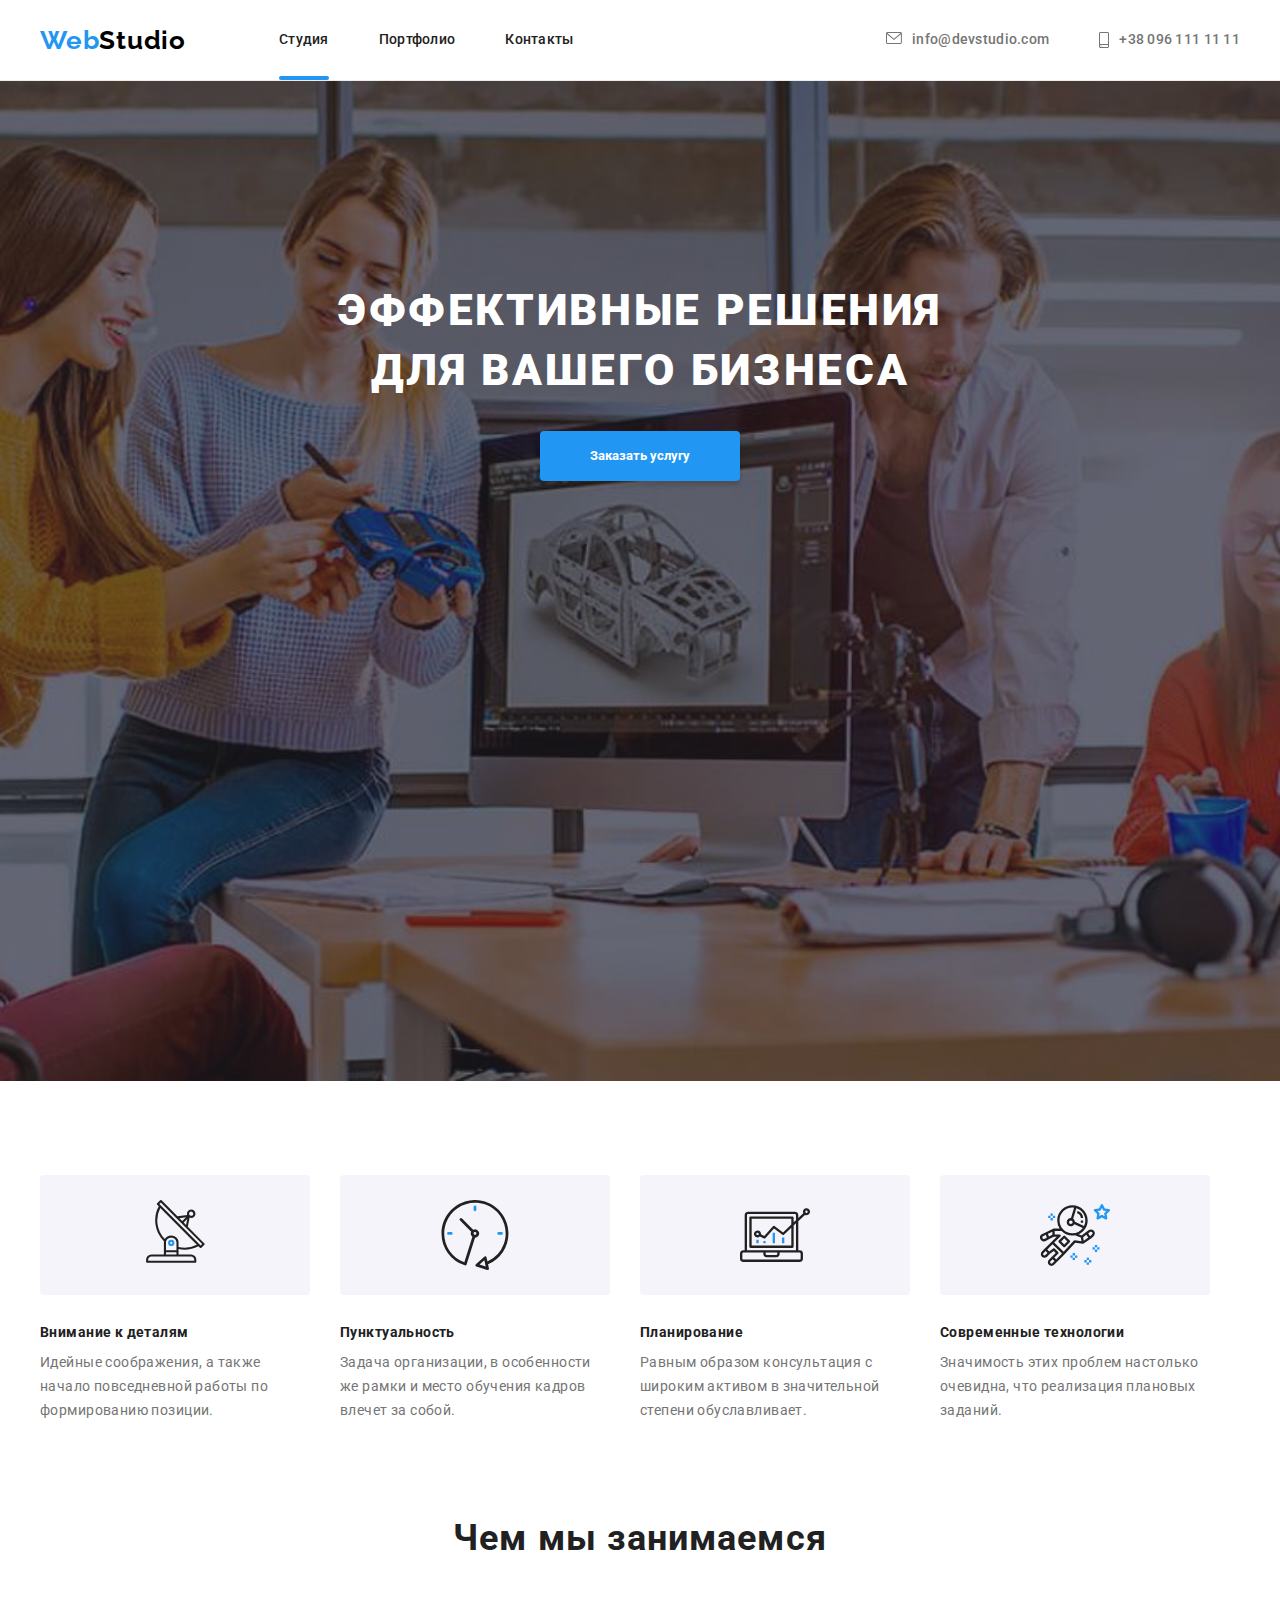
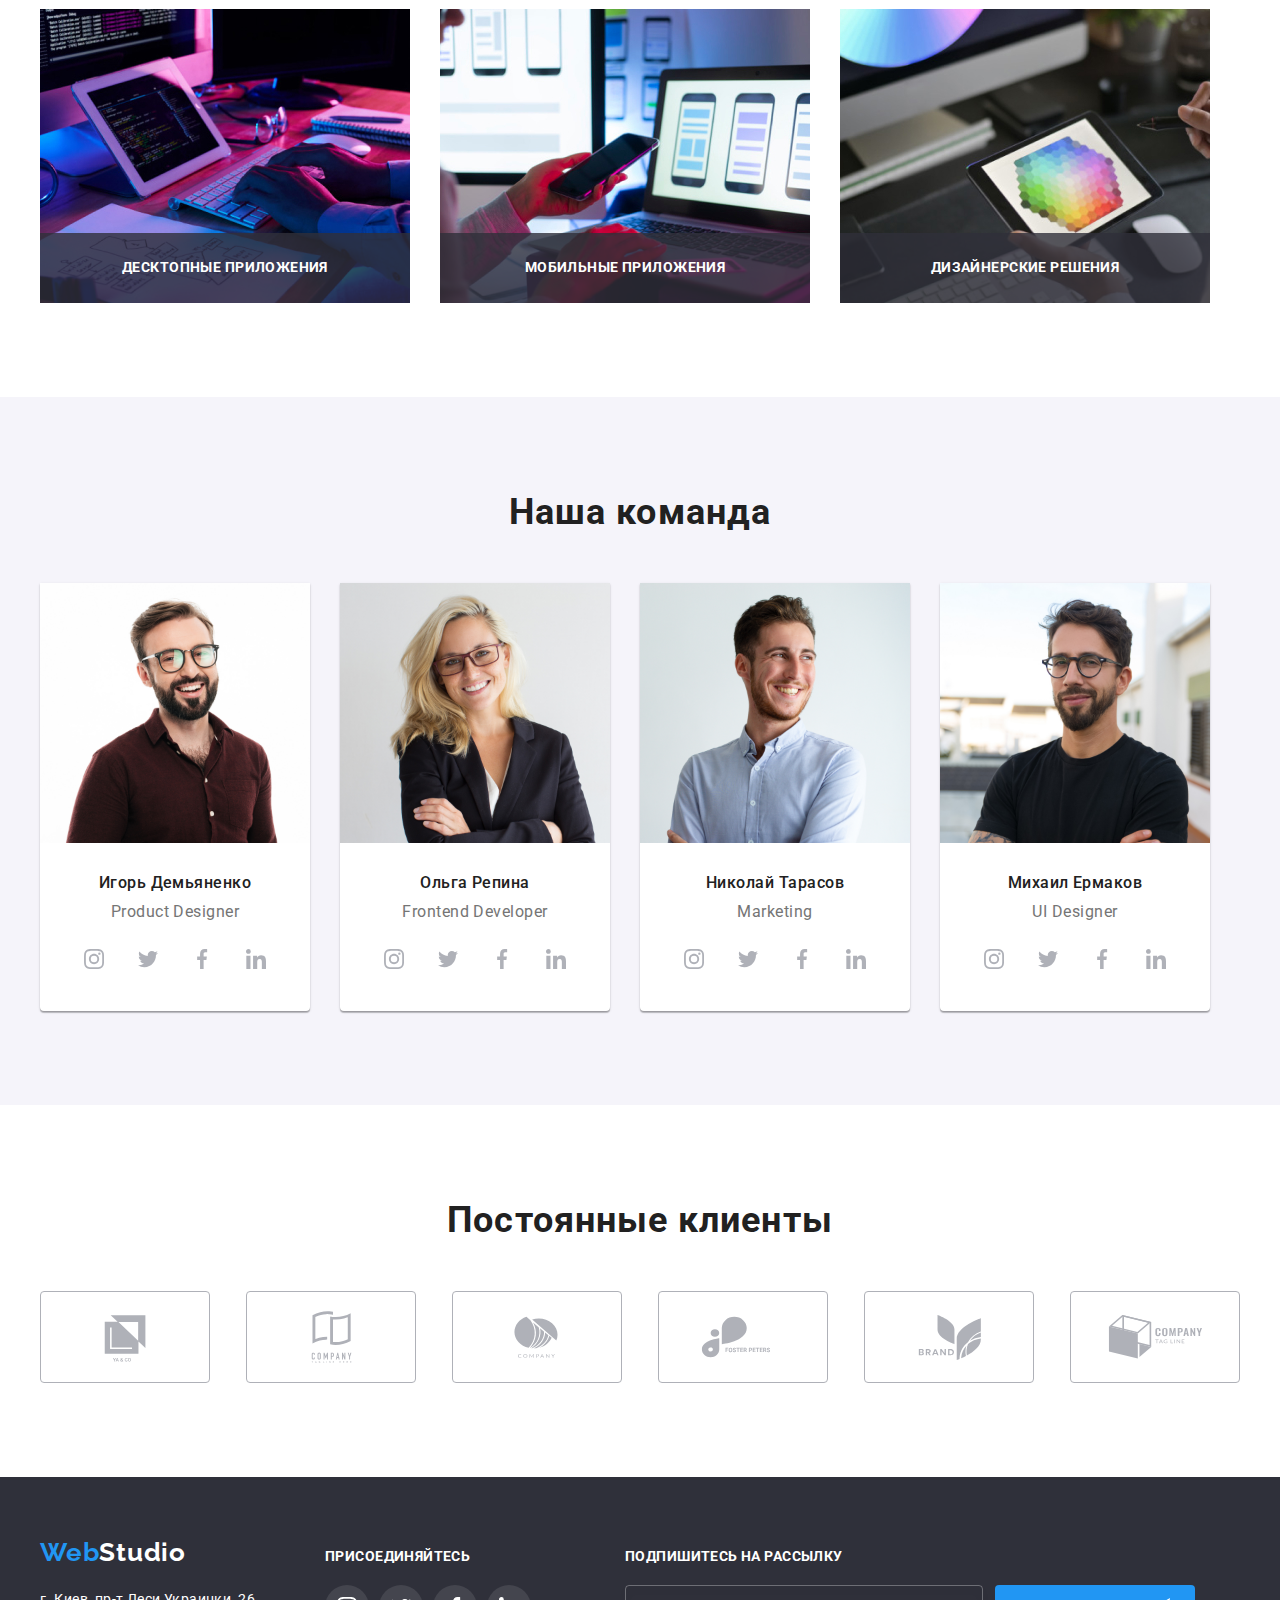
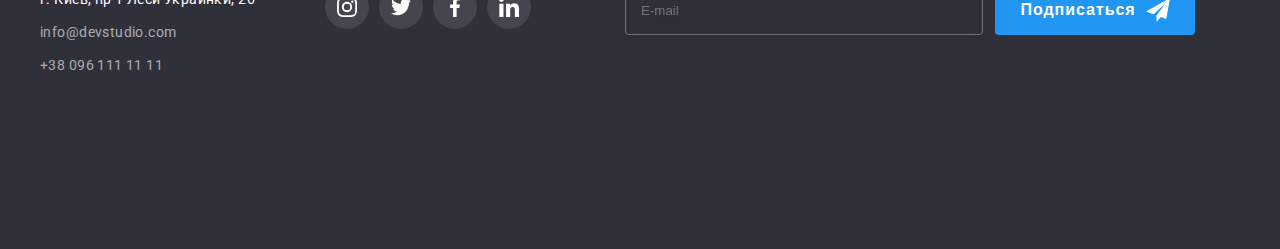
==== commit 8bd43371: "Исправление ошибок" ====
--- a/index.html
+++ b/index.html
@@ -133,22 +133,22 @@
                                 <p class="command__subtext">Product Designer</p>
                                 <ul class="list command__sublist">
                                     <li class="command__subitems"><a href="" class="command__anchor">
-                                            <svg class="command__svg" weight="20" height="20">
+                                            <svg class="command__svg" width="20" height="20">
                                                 <use href="./images/icons.svg#icon-instagram"></use>
                                             </svg>
                                         </a></li>
                                     <li class="command__subitems"><a href="" class="command__anchor">
-                                            <svg class="command__svg" weight="20" height="20">
+                                            <svg class="command__svg" width="20" height="20">
                                                 <use href="./images/icons.svg#icon-twitter"></use>
                                             </svg>
                                         </a></li>
                                     <li class="command__subitems"><a href="" class="command__anchor">
-                                            <svg class="command__svg" weight="20" height="20">
+                                            <svg class="command__svg" width="20" height="20">
                                                 <use href="./images/icons.svg#icon-facebook"></use>
                                             </svg>
                                         </a></li>
                                     <li class="command__subitems"><a href="" class="command__anchor">
-                                            <svg class="command__svg" weight="20" height="20">
+                                            <svg class="command__svg" width="20" height="20">
                                                 <use href="./images/icons.svg#icon-linkedin"></use>
                                             </svg>
                                         </a></li>
@@ -162,22 +162,22 @@
                                 <p class="command__subtext">Frontend Developer</p>
                                 <ul class="list command__sublist">
                                     <li class="command__subitems"><a href="" class="command__anchor">
-                                            <svg class="command__svg" weight="20" height="20">
+                                            <svg class="command__svg" width="20" height="20">
                                                 <use href="./images/icons.svg#icon-instagram"></use>
                                             </svg>
                                         </a></li>
                                     <li class="command__subitems"><a href="" class="command__anchor">
-                                            <svg class="command__svg" weight="20" height="20">
+                                            <svg class="command__svg" width="20" height="20">
                                                 <use href="./images/icons.svg#icon-twitter"></use>
                                             </svg>
                                         </a></li>
                                     <li class="command__subitems"><a href="" class="command__anchor">
-                                            <svg class="command__svg" weight="20" height="20">
+                                            <svg class="command__svg" width="20" height="20">
                                                 <use href="./images/icons.svg#icon-facebook"></use>
                                             </svg>
                                         </a></li>
                                     <li class="command__subitems"><a href="" class="command__anchor">
-                                            <svg class="command__svg" weight="20" height="20">
+                                            <svg class="command__svg" width="20" height="20">
                                                 <use href="./images/icons.svg#icon-linkedin"></use>
                                             </svg>
                                         </a></li>
@@ -191,22 +191,22 @@
                                 <p class="command__subtext">Marketing</p>
                                 <ul class="list command__sublist">
                                     <li class="command__subitems"><a href="" class="command__anchor">
-                                            <svg class="command__svg" weight="20" height="20">
+                                            <svg class="command__svg" width="20" height="20">
                                                 <use href="./images/icons.svg#icon-instagram"></use>
                                             </svg>
                                         </a></li>
                                     <li class="command__subitems"><a href="" class="command__anchor">
-                                            <svg class="command__svg" weight="20" height="20">
+                                            <svg class="command__svg" width="20" height="20">
                                                 <use href="./images/icons.svg#icon-twitter"></use>
                                             </svg>
                                         </a></li>
                                     <li class="command__subitems"><a href="" class="command__anchor">
-                                            <svg class="command__svg" weight="20" height="20">
+                                            <svg class="command__svg" width="20" height="20">
                                                 <use href="./images/icons.svg#icon-facebook"></use>
                                             </svg>
                                         </a></li>
                                     <li class="command__subitems"><a href="" class="command__anchor">
-                                            <svg class="command__svg" weight="20" height="20">
+                                            <svg class="command__svg" width="20" height="20">
                                                 <use href="./images/icons.svg#icon-linkedin"></use>
                                             </svg>
                                         </a></li>
@@ -220,22 +220,22 @@
                                 <p class="command__subtext">UI Designer</p>
                                 <ul class="list command__sublist">
                                     <li class="command__subitems"><a href="" class="command__anchor">
-                                            <svg class="command__svg" weight="20" height="20">
+                                            <svg class="command__svg" width="20" height="20">
                                                 <use href="./images/icons.svg#icon-instagram"></use>
                                             </svg>
                                         </a></li>
                                     <li class="command__subitems"><a href="" class="command__anchor">
-                                            <svg class="command__svg" weight="20" height="20">
+                                            <svg class="command__svg" width="20" height="20">
                                                 <use href="./images/icons.svg#icon-twitter"></use>
                                             </svg>
                                         </a></li>
                                     <li class="command__subitems"><a href="" class="command__anchor">
-                                            <svg class="command__svg" weight="20" height="20">
+                                            <svg class="command__svg" width="20" height="20">
                                                 <use href="./images/icons.svg#icon-facebook"></use>
                                             </svg>
                                         </a></li>
                                     <li class="command__subitems"><a href="" class="command__anchor">
-                                            <svg class="command__svg" weight="20" height="20">
+                                            <svg class="command__svg" width="20" height="20">
                                                 <use href="./images/icons.svg#icon-linkedin"></use>
                                             </svg>
                                         </a></li>
@@ -286,53 +286,53 @@
         </section>
     </main>
     <footer class="footer">
-        <div class="container container-footer">
-            <div class="address-div">
-                <a href="/" class="footer-logo">
-                    <span class="logo-span">Web</span>Studio
+        <div class="container footer__container">
+            <div class="footer__nav">
+                <a href="/" class="footer__logo">
+                    <span class="footer__text">Web</span>Studio
                 </a>
-                <address>
-                    <ul class="list about footer-list">
-                        <li><a href="" class="list-link-span">г. Киев, пр-т Леси Украинки, 26</a></li>
-                        <li><a href="mailto:info@devstudio.com" class="list-link">info@devstudio.com</a></li>
-                        <li><a href="tel:+380961111111" class="list-link">+38 096 111 11 11</a></li>
+                <address class="footer__address">
+                    <ul class="footer__list list about">
+                        <li class="footer__items"><a href="" class="footer__link footer__link--white">г. Киев, пр-т Леси Украинки, 26</a></li>
+                        <li class="footer__items"><a href="mailto:info@devstudio.com" class="footer__link">info@devstudio.com</a></li>
+                        <li class="footer__items"><a href="tel:+380961111111" class="footer__link">+38 096 111 11 11</a></li>
                     </ul>
                 </address>
             </div>
-            <div class="join-div">
-                <h2 class="join-header">присоединяйтесь</h2>
-                <ul class="list join-list">
-                    <li class="join-items"><a href="" class="join-anchor">
-                        <svg class="join-svg" height="20" wight="20">
+            <div class="join">
+                <h2 class="join__header">присоединяйтесь</h2>
+                <ul class="join__list list">
+                    <li class="join__items"><a href="" class="join__link">
+                        <svg class="join__svg" height="20" width="20">
                             <use href="./images/icons.svg#icon-instagram"></use>
                         </svg>
                     </a></li>
-                    <li class="join-items"><a href="" class="join-anchor">
-                        <svg class="join-svg" height="20" wight="20">
+                    <li class="join__items"><a href="" class="join__link">
+                        <svg class="join__svg" height="20" width="20">
                             <use href="./images/icons.svg#icon-twitter"></use>
                         </svg>
                     </a></li>
-                    <li class="join-items"><a href="" class="join-anchor">
-                        <svg class="join-svg" height="20" wight="20">
+                    <li class="join__items"><a href="" class="join__link">
+                        <svg class="join__svg" height="20" width="20">
                             <use href="./images/icons.svg#icon-facebook"></use>
                         </svg>
                     </a></li>
-                    <li class="join-items"><a href="" class="join-anchor">
-                        <svg class="join-svg" height="20" wight="20">
+                    <li class="join__items"><a href="" class="join__link">
+                        <svg class="join__svg" height="20" width="20">
                             <use href="./images/icons.svg#icon-linkedin"></use>
                         </svg>
                     </a></li>
                 </ul>
             </div>
             <!-- Форма подписки -->
-            <form class="form-subscription">
-                <div class="form-main">
-                    <label for="mail" class="label-subscription">Подпишитесь на рассылку</label>
-                    <input type="email" class="input-subscription" name="mail" id="mail" placeholder="E-mail">
-                </div>
-                <button type="submit" class="button-subscription">
+            <form class="form">
+                <div class="form__content">
+                    <label for="mail" class="form__label">Подпишитесь на рассылку</label>
+                    <input type="email" class="form__input" name="mail" id="mail" placeholder="E-mail">
+                </div>
+                <button type="submit" class="form__button">
                     Подписаться
-                    <svg class="button-subscription-svg" width="24" height="24">
+                    <svg class="form__svg" width="24" height="24">
                         <use href="./images/icons.svg#icon-telegram"></use>
                     </svg>
                 </button>
@@ -343,54 +343,54 @@
     <div class="backdrop is-hidden" data-modal>
         <div class="modal">
             <!-- Форма модалки -->
-            <form class="modal-form">
-                <p>Оставьте свои данные, мы вам перезвоним</p>
-                <div class="modal-form-name">
-                    <label for="name" class="modal-label">Имя</label>
-                    <div class="div-input">
-                        <input type="text" class="modal-input" name="username" id="name" placeholder=" ">
-                        <svg class="form-name-svg" width="18" height="18">
+            <form class="modal__form">
+                <p class="modal__text">Оставьте свои данные, мы вам перезвоним</p>
+                <div class="modal__name">
+                    <label for="name" class="modal__label">Имя</label>
+                    <div class="modal__content">
+                        <input type="text" class="modal__input" name="username" id="name" placeholder=" ">
+                        <svg class="modal__svg" width="18" height="18">
                             <use href="./images/icons.svg#icon-name"></use>
                         </svg>
                     </div>
                 </div>
-                <div class="modal-form-name">
-                    <label for="phone" class="modal-label">Телефон</label>
-                    <div class="div-input">
-                        <input type="tel" class="modal-input" name="phone" id="phone" placeholder=" ">
-                        <svg class="form-name-svg" width="18" height="18">
+                <div class="modal__name">
+                    <label for="phone" class="modal__label">Телефон</label>
+                    <div class="modal__content">
+                        <input type="tel" class="modal__input" name="phone" id="phone" placeholder=" ">
+                        <svg class="modal__svg" width="18" height="18">
                             <use href="./images/icons.svg#icon-tel"></use>
                         </svg>
                     </div>
                 </div>
-                <div class="modal-form-name">
-                    <label for="email" class="modal-label">Почта</label>
-                    <div class="div-input">
-                        <input type="email" class="modal-input" name="mail" id="email" placeholder=" ">
-                        <svg class="form-name-svg" width="18" height="18">
+                <div class="modal__name">
+                    <label for="email" class="modal__label">Почта</label>
+                    <div class="modal__content">
+                        <input type="email" class="modal__input" name="mail" id="email" placeholder=" ">
+                        <svg class="modal__svg" width="18" height="18">
                             <use href="./images/icons.svg#icon-mail"></use>
                         </svg>
                     </div>
                 </div>
-                <div class="modal-form-name">
-                    <label for="comment" class="modal-label">Комментарий</label>
-                    <textarea class="modal-textarea" name="comment" id="comment" cols="" rows="7" placeholder="Введите текст"></textarea>
-                </div>
-                <div class="div-checkbox">
-                    <label class="modal-consent">
-                        <input type="checkbox" class="visually-hidden form-checkbox" name="consent" id="consent">
-                        <svg class="form-check-mark" width="16" height="15">
+                <div class="modal__name">
+                    <label for="comment" class="modal__label">Комментарий</label>
+                    <textarea class="modal__textarea" name="comment" id="comment" rows="7" placeholder="Введите текст"></textarea>
+                </div>
+                <div class="modal__consent">
+                    <label class="modal__checkbox">
+                        <input type="checkbox" class="visually-hidden modal__square" name="consent" id="consent">
+                        <svg class="modal__check-mark" width="16" height="15">
                             <use href="./images/icons.svg#icon-check-mark"></use>
                         </svg>
-                        Соглашаюсь с рассылкой и принимаю <a href="" class="modal-consent-text">Условия договора</a> 
+                        Соглашаюсь с рассылкой и принимаю <a href="" class="modal__subtext">Условия договора</a> 
                     </label>
                 </div>
-                <button type="submit" class="modal-form-button">
+                <button type="submit" class="modal__button">
                     Отправить
                 </button>
             </form>
-            <button type="button" class="button-close" data-modal-close>
-                <svg class="button-close-svg" width="18" height="18">
+            <button type="button" class="modal__button-close" data-modal-close>
+                <svg class="modal__close-svg" width="18" height="18">
                     <use href="./images/icons.svg#icon-close-button"></use>
                 </svg>
             </button>
--- a/css/main.css
+++ b/css/main.css
@@ -331,6 +331,7 @@
   height: 44px;
   width: 44px;
   align-items: center;
+  justify-content: center;
   color: var(--svg-color);
   border-radius: 50%;
   transition: color var(--time-animation) var(--time-distribution-function), background-color var(--time-animation) var(--time-distribution-function);
@@ -389,7 +390,7 @@
   height: 252px;
 }
 
-.footer-logo {
+.footer__logo {
   display: inline-block;
   margin-bottom: 20px;
   color: var(--button-color);
@@ -401,34 +402,21 @@
   text-decoration: none;
 }
 
-.footer-logo .logo-span {
+.footer__logo .footer__text {
   color: var(--accent-text-color);
 }
 
-.footer-list {
+.footer__list {
   padding-left: 0;
 }
 
-.footer-list li {
+.footer__list .footer__items:not(:last-child) {
   margin-bottom: 9px;
 }
 
-.footer-list li:last-child {
-  margin-bottom: 0;
-}
-
-.list-link-span {
-  color: var(--button-color);
-  text-decoration: none;
-}
-
-.list-link {
+.footer__link {
   color: rgba(255, 255, 255, 0.6);
   text-decoration: none;
-}
-
-.list-link-span,
-.list-link {
   font-style: normal;
   font-weight: 400;
   font-size: 14px;
@@ -437,25 +425,27 @@
   transition: color var(--time-animation) var(--time-distribution-function);
 }
 
-.list-link-span:hover,
-.list-link-span:focus,
-.list-link:hover,
-.list-link:focus {
+.footer__link:hover, .footer__link:focus {
   color: var(--accent-text-color);
 }
 
-.container-footer {
+.footer__link--white {
+  color: var(--button-color);
+  text-decoration: none;
+}
+
+.footer__container {
   display: flex;
   align-items: baseline;
 }
 
-.join-div {
+.join {
   max-width: 206px;
   margin-left: 70px;
   /* flex-basis: calc(100% / 4 - 10px); */
 }
 
-.join-header {
+.join .join__header {
   color: var(--footer-color);
   font-weight: 700;
   font-size: 14px;
@@ -465,50 +455,47 @@
   margin-bottom: 20px;
 }
 
-.join-items > .join-anchor {
+.join__list {
+  display: flex;
+  /* justify-content: space-between; */
+}
+
+.join__items:not(:last-child) {
+  margin-right: 10px;
+}
+
+.join__link {
+  display: flex;
+  align-items: center;
+  justify-content: center;
+  border-radius: 50%;
+  color: #ffffff;
   width: 44px;
   height: 44px;
   background-color: rgba(255, 255, 255, 0.1);
-}
-
-.join-list {
-  display: flex;
-  /* justify-content: space-between; */
-}
-
-.join-items:not(:last-child) {
-  margin-right: 10px;
-}
-
-.join-anchor {
-  display: flex;
-  align-items: center;
-  border-radius: 50%;
-  color: #ffffff;
   transition: background-color var(--time-animation) var(--time-distribution-function);
 }
 
-.join-anchor:hover,
-.join-anchor:focus {
+.join__link:hover, .join__link:focus {
   background-color: var(--accent-text-color);
 }
 
-.join-svg {
+.join__svg {
   fill: currentColor;
 }
 
-.form-subscription {
+.form {
   display: flex;
   margin-left: 94px;
   align-items: flex-end;
 }
 
-.form-main {
+.form__content {
   display: flex;
   flex-direction: column;
 }
 
-.label-subscription {
+.form__label {
   color: #ffffff;
   font-weight: 700;
   font-size: 14px;
@@ -518,7 +505,7 @@
   margin-bottom: 20px;
 }
 
-.input-subscription {
+.form__input {
   width: 358px;
   height: 50px;
   background-color: transparent;
@@ -528,9 +515,10 @@
   border-radius: 4px;
   padding: 15px;
   color: var(--footer-color);
-}
-
-.button-subscription {
+  outline: none;
+}
+
+.form__button {
   width: 200px;
   height: 50px;
   border: none;
@@ -549,22 +537,21 @@
   transition: box-shadow var(--time-animation) var(--time-distribution-function);
 }
 
-.button-subscription:hover,
-.button-subscription:focus {
+.form__button:hover, .form__button:focus {
   box-shadow: inset 2px 6px 6px rgba(0, 0, 0, 0.15);
 }
 
-.button-subscription-svg {
+.form__svg {
   background-size: contain;
   margin-left: 10px;
   fill: currentColor;
 }
 
-.section-portfolio {
+.portfolio {
   padding: 94px 0;
 }
 
-.list-buttons {
+.portfolio__list-buttons {
   display: flex;
   padding-left: 0;
   margin-bottom: 50px;
@@ -577,26 +564,25 @@
   list-style: none;
 }
 
-.list-buttons li:not(:first-child) {
+.portfolio__list-buttons .portfolio__items-buttons:not(:first-child) {
   margin-left: 8px;
 }
 
-.button-portfolio {
+.portfolio__btn {
   padding: 6px 22px;
   border: 0;
   border-radius: 4px;
   transition: color var(--time-animation) var(--time-distribution-function), background-color var(--time-animation) var(--time-distribution-function), box-shadow var(--time-animation) var(--time-distribution-function);
 }
 
-.button-portfolio:hover,
-.button-portfolio:focus {
+.portfolio__btn:hover, .portfolio__btn:focus {
   color: var(--button-color);
   background-color: var(--accent-text-color);
   cursor: pointer;
   box-shadow: 0px 3px 1px rgba(0, 0, 0, 0.1), 0px 1px 2px rgba(0, 0, 0, 0.08), 0px 2px 2px rgba(0, 0, 0, 0.12);
 }
 
-.list-portfolio {
+.portfolio__list {
   display: flex;
   padding-left: 0;
   flex-wrap: wrap;
@@ -604,26 +590,26 @@
   text-decoration: none;
 }
 
-.list-portfolio li {
+.portfolio__list .portfolio__items {
   width: 370px;
   margin-right: 30px;
   margin-bottom: 30px;
   border: 1px solid #eeeeee;
 }
 
-.list-portfolio li:nth-child(3n) {
+.portfolio__list .portfolio__items:nth-child(3n) {
   margin-right: 0;
 }
 
-.list-portfolio li:nth-last-child(-n + 3) {
+.portfolio__list .portfolio__items:nth-last-child(-n + 3) {
   margin-bottom: 0;
 }
 
-.description {
+.portfolio__description {
   padding: 20px 24px;
 }
 
-.list-item {
+.portfolio__title {
   color: var(--main-text-color);
   font-weight: 700;
   font-size: 18px;
@@ -631,7 +617,7 @@
   letter-spacing: 0.06em;
 }
 
-.list-page {
+.portfolio__page {
   color: var(--secondary-text-color);
   font-weight: 400;
   font-size: 16px;
@@ -639,23 +625,28 @@
   letter-spacing: 0.03em;
 }
 
-.link-portfolio {
+.portfolio__link {
   display: block;
   text-decoration: none;
   transition: box-shadow var(--time-animation) var(--time-distribution-function);
 }
 
-.link-portfolio:hover,
-.link-portfolio:focus {
+.portfolio__link:hover, .portfolio__link:focus {
   box-shadow: 0px 1px 1px rgba(0, 0, 0, 0.12), 0px 4px 4px rgba(0, 0, 0, 0.06), 1px 4px 6px rgba(0, 0, 0, 0.16);
 }
 
-.link-portfolio-div {
+.portfolio__link:hover .portfolio__figcaption,
+.portfolio__link:focus .portfolio__figcaption {
+  transform: translateY(0);
+  opacity: 1;
+}
+
+.portfolio__figure {
   position: relative;
   overflow: hidden;
 }
 
-.overlay-div-text {
+.portfolio__figcaption {
   position: absolute;
   background-color: var(--overlay-background);
   top: 0;
@@ -666,13 +657,7 @@
   transition: transform var(--time-animation) var(--time-distribution-function);
 }
 
-.link-portfolio:hover .overlay-div-text,
-.link-portfolio:focus .overlay-div-text {
-  transform: translateY(0);
-  opacity: 1;
-}
-
-.overlay-text {
+.portfolio__text {
   position: absolute;
   top: 50%;
   left: 50%;
@@ -722,7 +707,7 @@
   transition: transform var(--time-animation) var(--time-distribution-function);
 }
 
-.button-close {
+.modal__button-close {
   position: absolute;
   top: 8px;
   right: 8px;
@@ -739,23 +724,22 @@
   transition: color var(--time-animation) var(--time-distribution-function);
 }
 
-.button-close-svg {
+.modal__button-close:hover, .modal__button-close:focus {
+  color: var(--accent-text-color);
+}
+
+.modal__close-svg {
   fill: currentColor;
 }
 
-.button-close:hover,
-.button-close:focus {
-  color: var(--accent-text-color);
-}
-
 /* Форма модалки */
-.modal-form {
+.modal__form {
   display: flex;
   flex-direction: column;
   align-items: center;
 }
 
-.modal-form > p {
+.modal__form .modal__text {
   font-weight: 700;
   font-size: 20px;
   line-height: 1.15;
@@ -764,7 +748,7 @@
   margin-bottom: 12px;
 }
 
-.modal-form-name {
+.modal__name {
   display: flex;
   flex-direction: column;
   justify-content: center;
@@ -772,7 +756,7 @@
   width: 100%;
 }
 
-.modal-label {
+.modal__label {
   color: var(--secondary-text-color);
   font-weight: 400;
   font-size: 12px;
@@ -781,11 +765,11 @@
   margin-bottom: 4px;
 }
 
-.div-input {
+.modal__content {
   position: relative;
 }
 
-.modal-input {
+.modal__input {
   width: 448px;
   height: 40px;
   border: 1px solid rgba(33, 33, 33, 0.2);
@@ -799,13 +783,17 @@
   transition: border var(--time-animation) var(--time-distribution-function);
 }
 
-.modal-input:hover,
-.modal-input:focus {
+.modal__input:hover, .modal__input:focus {
   border: 1px solid #2196f3;
   outline: none;
 }
 
-.form-name-svg {
+.modal__input:hover + .modal__svg,
+.modal__input:focus + .modal__svg {
+  fill: #2196f3;
+}
+
+.modal__svg {
   position: absolute;
   top: 50%;
   left: 12px;
@@ -814,12 +802,7 @@
   transition: fill var(--time-animation) var(--time-distribution-function);
 }
 
-.modal-input:hover + .form-name-svg,
-.modal-input:focus + .form-name-svg {
-  fill: #2196f3;
-}
-
-.modal-textarea {
+.modal__textarea {
   border: 1px solid rgba(33, 33, 33, 0.2);
   box-sizing: border-box;
   border-radius: 4px;
@@ -833,18 +816,17 @@
   transition: border var(--time-animation) var(--time-distribution-function);
 }
 
-.modal-textarea:hover,
-.modal-textarea:focus {
+.modal__textarea:hover, .modal__textarea:focus {
   border: 1px solid #2196f3;
   outline: none;
 }
 
-.div-checkbox {
+.modal__consent {
   margin-top: 20px;
   margin-bottom: 30px;
 }
 
-.form-check-mark {
+.modal__check-mark {
   fill: #ffffff;
   border: 2px solid var(--main-text-color);
   border-radius: 2px;
@@ -852,24 +834,23 @@
   transition: background-color var(--time-animation) var(--time-distribution-function), border var(--time-animation) var(--time-distribution-function);
 }
 
-.form-checkbox:checked + .form-check-mark {
+.modal__square:checked + .modal__check-mark {
   background-color: var(--accent-text-color);
   border: transparent;
   background-origin: border-box;
 }
 
-.modal-consent-text {
+.modal__subtext {
   color: var(--accent-text-color);
   margin-left: 4px;
   transition: color var(--time-animation) var(--time-distribution-function);
 }
 
-.modal-consent-text:hover,
-.modal-consent-text:focus {
+.modal__subtext:hover, .modal__subtext:focus {
   color: #0f5a97;
 }
 
-.modal-consent {
+.modal__checkbox {
   font-weight: normal;
   font-size: 14px;
   line-height: 1.71;
@@ -879,7 +860,7 @@
   align-items: center;
 }
 
-.modal-form-button {
+.modal__button {
   width: 200px;
   height: 50px;
   border: none;
@@ -895,8 +876,7 @@
   transition: background-color var(--time-animation) var(--time-distribution-function);
 }
 
-.modal-form-button:hover,
-.modal-form-button:focus {
+.modal__button:hover, .modal__button:focus {
   background-color: #188ce8;
 }
 /*# sourceMappingURL=main.css.map */